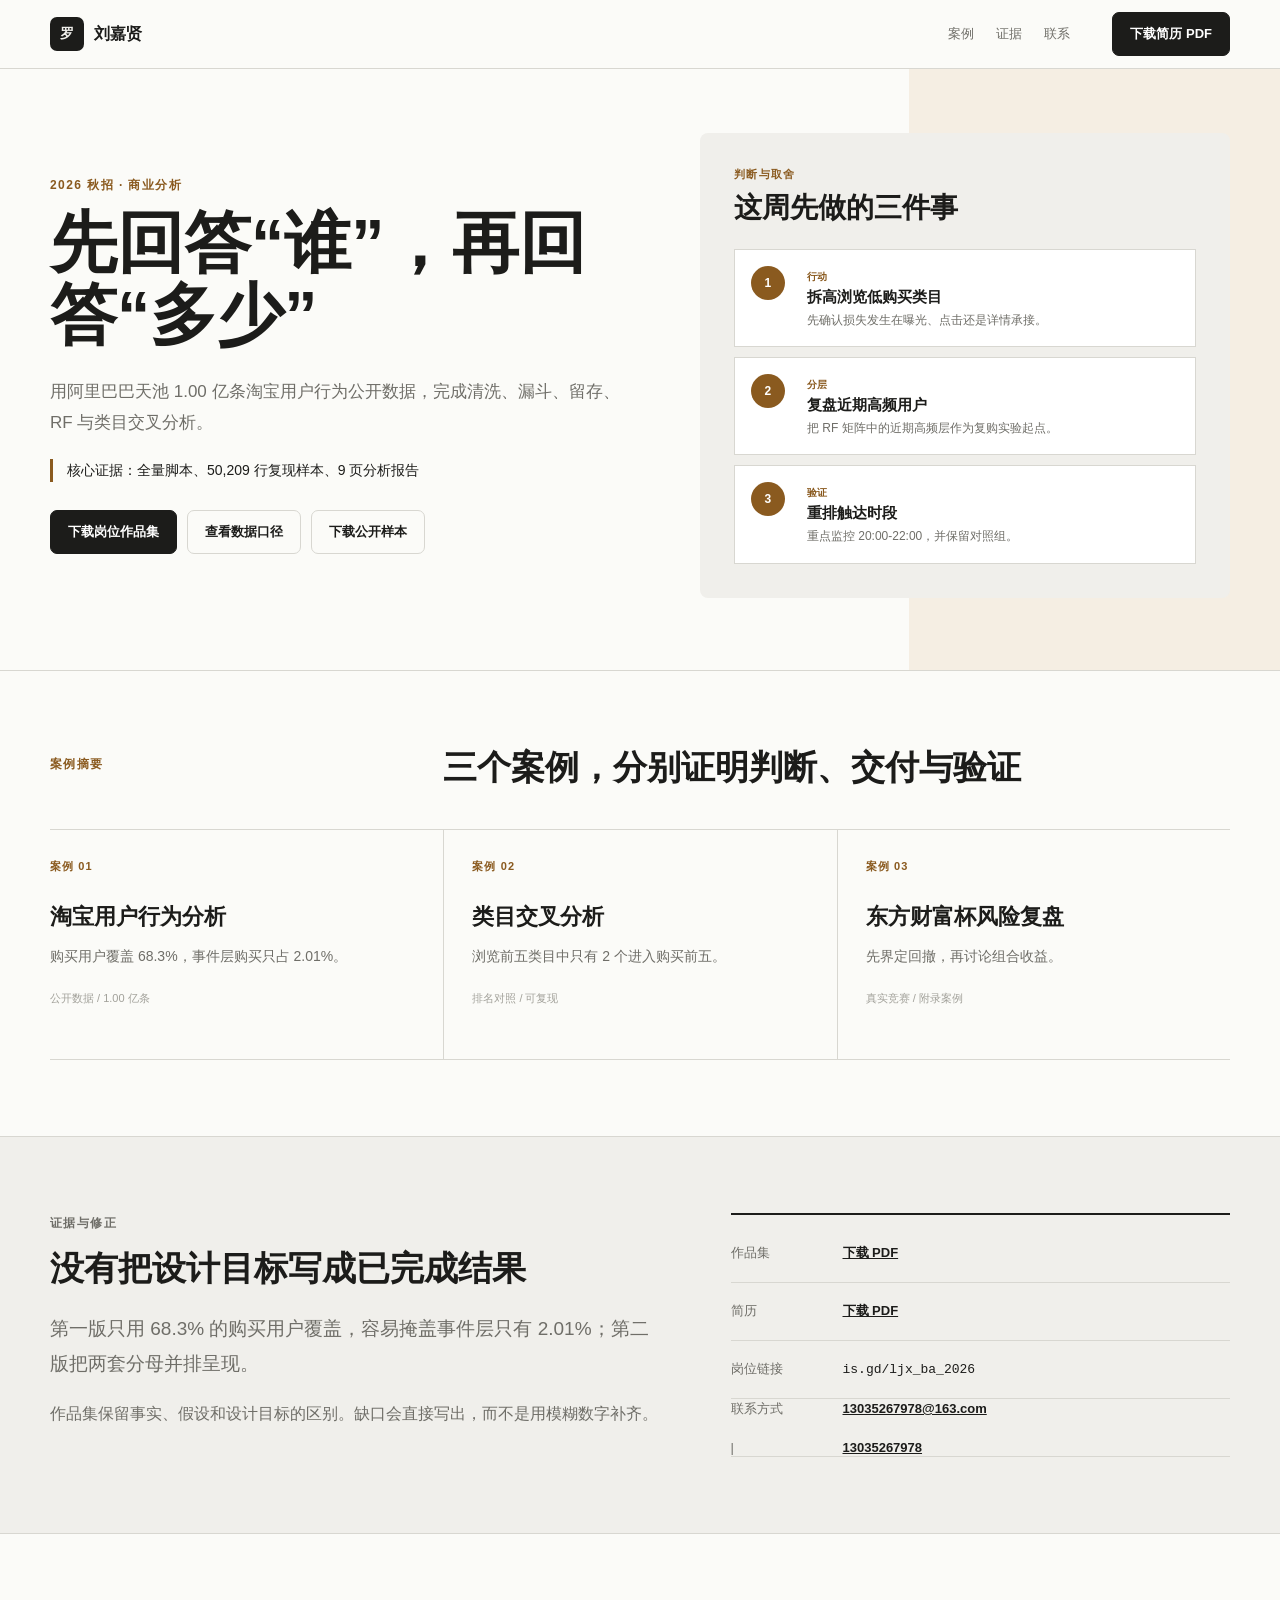
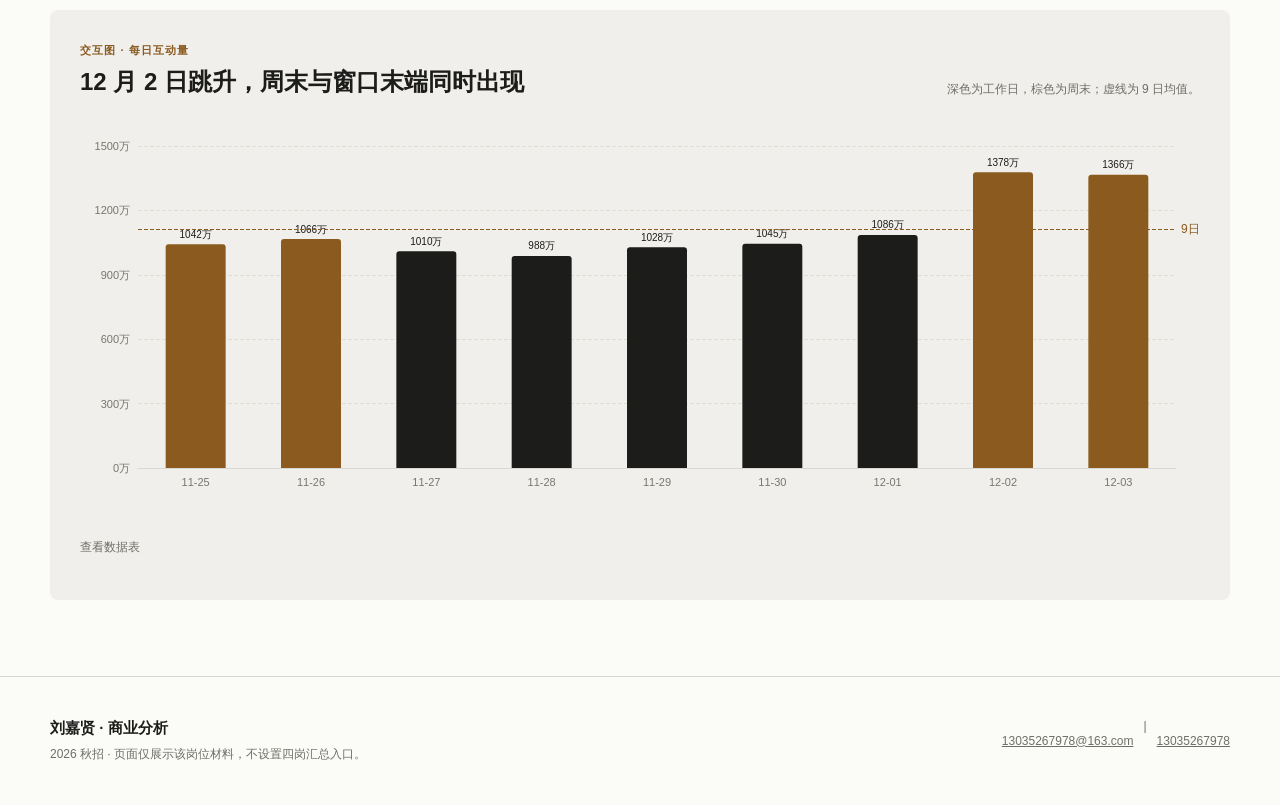
==== business-analysis/index.html @ 0abf419e "Use final portfolios and stable short links" ====
<!doctype html>
<html lang="zh-CN">
<head>
  <meta charset="utf-8">
  <meta name="viewport" content="width=device-width, initial-scale=1">
  <meta name="robots" content="noindex,nofollow">
  <meta name="description" content="核心证据：全量脚本、50,209 行复现样本、9 页分析报告">
  <meta property="og:type" content="website">
  <meta property="og:title" content="刘嘉贤 | 商业分析作品集">
  <meta property="og:description" content="核心证据：全量脚本、50,209 行复现样本、9 页分析报告">
  <meta property="og:image" content="/assets/og-business-analysis.png">
  <link rel="icon" href="/assets/favicon.svg">
  <link rel="stylesheet" href="/assets/site.css">
  <title>刘嘉贤 | 商业分析作品集</title>
</head>
<body class="role-ba">
  <header class="identity">
    <div class="identity-inner">
      <a class="brand" href="#" aria-label="返回页首"><span class="mark">罗</span><span>刘嘉贤</span></a>
      <nav aria-label="页面导航"><a href="#cases">案例</a><a href="#evidence">证据</a><a href="#contact">联系</a></nav>
      <div class="identity-actions"><a class="button primary" href="/downloads/liujiaxian-business-analysis-resume.pdf">下载简历 PDF</a></div>
    </div>
  </header>
  <main>
    <section class="hero">
      <div class="hero-inner">
        <div class="hero-copy">
          <p class="eyebrow">2026 秋招 · 商业分析</p>
          <h1>先回答“谁”，再回答“多少”</h1>
          <p class="hero-intro">用阿里巴巴天池 1.00 亿条淘宝用户行为公开数据，完成清洗、漏斗、留存、RF 与类目交叉分析。</p>
          <p class="evidence-line">核心证据：全量脚本、50,209 行复现样本、9 页分析报告</p>
          <div class="hero-actions">
            <a class="button primary" href="/downloads/liujiaxian-business-analysis-portfolio.pdf">下载岗位作品集</a>
            <a class="button secondary" href="data/README_数据口径与来源.md">查看数据口径</a><a class="button secondary" href="data/taobao_public_sample_50k.csv">下载公开样本</a>
          </div>
        </div>
        <div class="hero-visual">
          <div class="visual-kicker">判断与取舍</div>
          <h2>这周先做的三件事</h2>
          <div class="action-list"><article class="action-card"><span>1</span><div><small>行动</small><h3>拆高浏览低购买类目</h3><p>先确认损失发生在曝光、点击还是详情承接。</p></div></article><article class="action-card"><span>2</span><div><small>分层</small><h3>复盘近期高频用户</h3><p>把 RF 矩阵中的近期高频层作为复购实验起点。</p></div></article><article class="action-card"><span>3</span><div><small>验证</small><h3>重排触达时段</h3><p>重点监控 20:00-22:00，并保留对照组。</p></div></article></div>
        </div>
      </div>
    </section>

    <section class="section" id="cases">
      <div class="section-inner">
        <div class="section-heading"><p class="eyebrow">案例摘要</p><h2>三个案例，分别证明判断、交付与验证</h2></div>
        <div class="case-grid"><article class="case-card"><small>案例 01</small><h3>淘宝用户行为分析</h3><p>购买用户覆盖 68.3%，事件层购买只占 2.01%。</p><span>公开数据 / 1.00 亿条</span></article><article class="case-card"><small>案例 02</small><h3>类目交叉分析</h3><p>浏览前五类目中只有 2 个进入购买前五。</p><span>排名对照 / 可复现</span></article><article class="case-card"><small>案例 03</small><h3>东方财富杯风险复盘</h3><p>先界定回撤，再讨论组合收益。</p><span>真实竞赛 / 附录案例</span></article></div>
      </div>
    </section>

    <section class="section tinted" id="evidence">
      <div class="section-inner split">
        <div>
          <p class="eyebrow">证据与修正</p>
          <h2>没有把设计目标写成已完成结果</h2>
          <p class="large-copy">第一版只用 68.3% 的购买用户覆盖，容易掩盖事件层只有 2.01%；第二版把两套分母并排呈现。</p>
          <p>作品集保留事实、假设和设计目标的区别。缺口会直接写出，而不是用模糊数字补齐。</p>
        </div>
        <div class="evidence-panel">
          <div><span>作品集</span><a href="/downloads/liujiaxian-business-analysis-portfolio.pdf">下载 PDF</a></div>
          <div><span>简历</span><a href="/downloads/liujiaxian-business-analysis-resume.pdf">下载 PDF</a></div>
          <div><span>岗位链接</span><code>is.gd/ljx_ba_2026</code></div>
          <div><span>联系方式</span><a href="mailto:13035267978@163.com">13035267978@163.com</a><span>|</span><a href="tel:13035267978">13035267978</a></div>
        </div>
      </div>
    </section>

    <section class="section chart-section">
  <div class="section-inner">
    
<div class="chart-card">
  <div class="chart-heading">
    <div><small>交互图 · 每日互动量</small><h3>12 月 2 日跳升，周末与窗口末端同时出现</h3></div>
    <p>深色为工作日，棕色为周末；虚线为 9 日均值。</p>
  </div>
  <div id="daily-chart" class="chart-canvas" role="img" aria-label="每日互动量柱状图"></div>
  <details><summary>查看数据表</summary><table><thead><tr><th>日期</th><th>互动量</th><th>活跃用户</th><th>购买率</th></tr></thead><tbody><tr><td>2017-11-25</td><td>10,420,015</td><td>706,641</td><td>18.77%</td></tr><tr><td>2017-11-26</td><td>10,664,602</td><td>715,516</td><td>19.01%</td></tr><tr><td>2017-11-27</td><td>10,101,147</td><td>710,094</td><td>20.69%</td></tr><tr><td>2017-11-28</td><td>9,878,190</td><td>709,257</td><td>19.72%</td></tr><tr><td>2017-11-29</td><td>10,284,073</td><td>718,922</td><td>20.34%</td></tr><tr><td>2017-11-30</td><td>10,447,740</td><td>730,597</td><td>20.00%</td></tr><tr><td>2017-12-01</td><td>10,859,436</td><td>740,139</td><td>18.91%</td></tr><tr><td>2017-12-02</td><td>13,777,869</td><td>970,401</td><td>17.98%</td></tr><tr><td>2017-12-03</td><td>13,662,159</td><td>966,977</td><td>17.91%</td></tr></tbody></table></details>
</div>
<script src="/assets/echarts.min.js"></script>
<script>
const dailyLabels = ["11-25", "11-26", "11-27", "11-28", "11-29", "11-30", "12-01", "12-02", "12-03"];
const dailyValues = [10420015, 10664602, 10101147, 9878190, 10284073, 10447740, 10859436, 13777869, 13662159];
const weekendDays = [true, true, false, false, false, false, false, true, true];
const chart = echarts.init(document.getElementById('daily-chart'), null, {renderer: 'svg'});
chart.setOption({
  animationDuration: 700,
  animationEasing: 'quarticOut',
  aria: {enabled: true},
  grid: {left: 58, right: 24, top: 26, bottom: 42},
  tooltip: {trigger: 'axis', backgroundColor: '#1c1c1a', borderWidth: 0,
    textStyle: {color: '#f0efeb', fontSize: 12},
    formatter: p => `${p[0].axisValue}<br/><b>${Number(p[0].value).toLocaleString()}</b> 次互动`},
  xAxis: {type: 'category', data: dailyLabels, axisTick: {show: false},
    axisLine: {lineStyle: {color: '#d8d7d1'}},
    axisLabel: {color: '#77766f', fontSize: 11}},
  yAxis: {type: 'value', splitLine: {lineStyle: {color: '#deddd6', type: 'dashed'}},
    axisLabel: {color: '#77766f', fontSize: 11,
      formatter: value => `${Math.round(value / 10000)}万`}},
  series: [{
    type: 'bar',
    barWidth: '52%',
    data: dailyValues.map((value, index) => ({
      value,
      itemStyle: {color: weekendDays[index] ? '#8a5a1f' : '#1c1c1a', borderRadius: [3, 3, 0, 0]}
    })),
    label: {show: true, position: 'top', color: '#1c1c1a', fontSize: 10,
      formatter: p => `${Math.round(p.value / 10000)}万`},
    markLine: {silent: true, symbol: 'none',
      lineStyle: {color: '#8a5a1f', type: 'dashed', width: 1},
      label: {show: true, color: '#8a5a1f',
        formatter: p => `9日均值 ${Math.round(p.value / 10000)}万`},
      data: [{yAxis: 11121692.3}]}
  }]
});
addEventListener('resize', () => chart.resize());
</script>

  </div>
</section>
  </main>
  <footer id="contact">
    <div class="footer-inner">
      <div><strong>刘嘉贤 · 商业分析</strong><p>2026 秋招 · 页面仅展示该岗位材料，不设置四岗汇总入口。</p></div>
      <div class="footer-contact"><a href="mailto:13035267978@163.com">13035267978@163.com</a><span>|</span><a href="tel:13035267978">13035267978</a></div>
    </div>
  </footer>
</body>
</html>
---- assets/site.css ----
:root {
  --ink: #1c1c1a;
  --paper: #f0efeb;
  --surface: #fbfbf8;
  --muted: #6f6e68;
  --faint: #a2a19a;
  --line: #d8d7d1;
  --accent: #245e75;
  --accent-soft: #e6eef1;
}
* { box-sizing: border-box; }
html { scroll-behavior: smooth; }
body {
  margin: 0;
  color: var(--ink);
  background: var(--surface);
  font-family: "Noto Sans SC", "Microsoft YaHei", "PingFang SC", Arial, sans-serif;
  -webkit-font-smoothing: antialiased;
}
.role-product { --accent: #1f5f99; --accent-soft: #e8f0f7; }
.role-ops { --accent: #1f745c; --accent-soft: #e7f1ed; }
.role-ba { --accent: #8a5a1f; --accent-soft: #f5eee3; }
.role-sales { --accent: #8b3f45; --accent-soft: #f5e9eb; }
a { color: inherit; }
.identity {
  position: sticky;
  top: 0;
  z-index: 20;
  background: rgba(251,251,248,.94);
  border-bottom: 1px solid var(--line);
  backdrop-filter: blur(10px);
}
.identity-inner, .hero-inner, .section-inner, .footer-inner {
  width: min(1180px, calc(100% - 48px));
  margin: 0 auto;
}
.identity-inner {
  min-height: 68px;
  display: flex;
  align-items: center;
  gap: 34px;
}
.brand {
  display: inline-flex;
  align-items: center;
  gap: 10px;
  font-weight: 750;
  text-decoration: none;
}
.mark {
  width: 34px;
  height: 34px;
  display: grid;
  place-items: center;
  color: #f0efeb;
  background: var(--ink);
  border-radius: 7px;
  font-size: 14px;
}
nav { display: flex; gap: 22px; margin-left: auto; }
nav a {
  min-height: 44px;
  display: inline-flex;
  align-items: center;
  font-size: 13px;
  color: var(--muted);
  text-decoration: none;
}
nav a:hover { color: var(--ink); }
.identity-actions { margin-left: 8px; }
.button {
  min-height: 44px;
  padding: 0 17px;
  display: inline-flex;
  align-items: center;
  justify-content: center;
  border-radius: 7px;
  border: 1px solid var(--ink);
  font-size: 13px;
  font-weight: 700;
  text-decoration: none;
}
.button.primary { color: #fff; background: var(--ink); }
.button.secondary { background: transparent; border-color: var(--line); }
.hero {
  border-bottom: 1px solid var(--line);
  background:
    linear-gradient(90deg, transparent 0 71%, var(--accent-soft) 71% 100%);
}
.hero-inner {
  min-height: 590px;
  display: grid;
  grid-template-columns: 1.05fr .95fr;
  gap: 64px;
  align-items: center;
  padding: 64px 0 72px;
}
.eyebrow {
  margin: 0 0 14px;
  color: var(--accent);
  font-size: 12px;
  font-weight: 800;
  letter-spacing: .12em;
  text-transform: uppercase;
}
.hero h1 {
  margin: 0;
  max-width: 700px;
  font-size: clamp(42px, 5.2vw, 68px);
  line-height: 1.08;
  letter-spacing: 0;
  font-weight: 800;
}
.hero-intro {
  max-width: 650px;
  margin: 24px 0 0;
  color: var(--muted);
  font-size: 17px;
  line-height: 1.85;
}
.evidence-line {
  margin: 20px 0 0;
  padding-left: 14px;
  border-left: 3px solid var(--accent);
  color: var(--ink);
  font-size: 14px;
  line-height: 1.65;
}
.hero-actions { display: flex; gap: 10px; flex-wrap: wrap; margin-top: 28px; }
.hero-visual {
  align-self: stretch;
  display: flex;
  flex-direction: column;
  justify-content: center;
  background: var(--paper);
  border-radius: 8px;
  padding: 34px;
}
.visual-kicker {
  color: var(--accent);
  font-size: 11px;
  font-weight: 800;
  letter-spacing: .12em;
  text-transform: uppercase;
}
.hero-visual h2 {
  margin: 8px 0 24px;
  font-size: 28px;
  line-height: 1.25;
}
.decision-grid { display: grid; gap: 10px; }
.decision-card {
  position: relative;
  padding: 16px 16px 16px 54px;
  background: rgba(255,255,255,.72);
  border: 1px solid transparent;
  border-radius: 7px;
}
.decision-card.chosen { border-color: var(--accent); background: #fff; }
.decision-card > span {
  position: absolute;
  left: 16px;
  top: 18px;
  width: 24px;
  height: 24px;
  display: grid;
  place-items: center;
  border-radius: 50%;
  background: var(--ink);
  color: #fff;
  font-size: 11px;
  font-weight: 800;
}
.decision-card h3 { margin: 0 0 6px; font-size: 15px; }
.decision-card p { margin: 0; color: var(--muted); font-size: 12.5px; line-height: 1.65; }
.decision-card b {
  display: inline-block;
  margin-top: 9px;
  color: var(--accent);
  font-size: 11px;
  letter-spacing: .08em;
}

.section { padding: 76px 0; border-bottom: 1px solid var(--line); }
.section.tinted { background: var(--paper); }
.section-heading { display: grid; grid-template-columns: .6fr 1.4fr; gap: 56px; align-items: end; }
.section h2 { margin: 0; font-size: 34px; line-height: 1.18; }
.case-grid {
  display: grid;
  grid-template-columns: repeat(3, 1fr);
  gap: 0;
  margin-top: 42px;
  border-top: 1px solid var(--line);
}
.case-card {
  min-height: 230px;
  padding: 26px 28px 24px 0;
  border-bottom: 1px solid var(--line);
}
.case-card + .case-card { padding-left: 28px; border-left: 1px solid var(--line); }
.case-card small { color: var(--accent); font-size: 11px; font-weight: 800; letter-spacing: .1em; }
.case-card h3 { margin: 28px 0 12px; font-size: 22px; }
.case-card p { margin: 0; color: var(--muted); font-size: 14px; line-height: 1.8; }
.case-card span { display: block; margin-top: 22px; color: var(--faint); font-size: 11px; }
.split {
  display: grid;
  grid-template-columns: 1.1fr .9fr;
  gap: 70px;
  align-items: start;
}
.large-copy {
  margin-top: 24px;
  font-size: 19px;
  line-height: 1.8;
}
.split p { color: var(--muted); line-height: 1.8; }
.evidence-panel {
  border-top: 2px solid var(--ink);
  padding-top: 10px;
}
.evidence-panel > div {
  min-height: 58px;
  display: grid;
  grid-template-columns: 92px 1fr;
  gap: 20px;
  align-items: center;
  border-bottom: 1px solid var(--line);
  font-size: 13px;
}
.evidence-panel span { color: var(--muted); }
.evidence-panel a { color: var(--ink); font-weight: 700; }
.evidence-panel code { overflow-wrap: anywhere; }
.chart-card { background: var(--paper); padding: 30px; border-radius: 8px; }
.chart-heading {
  display: grid;
  grid-template-columns: 1fr .7fr;
  gap: 32px;
  align-items: end;
}
.chart-heading small { color: var(--accent); font-size: 11px; font-weight: 800; letter-spacing: .1em; }
.chart-heading h3 { margin: 8px 0 0; font-size: 24px; }
.chart-heading p { margin: 0; color: var(--muted); font-size: 12px; text-align: right; }
.chart-canvas { height: 390px; margin-top: 22px; }
details { margin-top: 16px; font-size: 12px; color: var(--muted); }
details summary { min-height: 44px; display: flex; align-items: center; cursor: pointer; }
table { width: 100%; border-collapse: collapse; background: #fff; }
th, td { padding: 10px 12px; border: 1px solid var(--line); text-align: left; }
footer { padding: 42px 0; }
.footer-inner { display: flex; justify-content: space-between; gap: 32px; align-items: end; }
.footer-inner strong { font-size: 15px; }
.footer-inner p { margin: 8px 0 0; color: var(--muted); font-size: 12px; }
.footer-contact { display: flex; gap: 10px; color: var(--muted); font-size: 12px; }
.footer-contact a { min-height: 44px; display: inline-flex; align-items: center; }

.metric-tree { background: #fff; border: 1px solid var(--line); padding: 22px; border-radius: 7px; }
.tree-root {
  width: 190px;
  margin: 0 auto 24px;
  padding: 12px;
  border: 1px solid var(--ink);
  text-align: center;
  font-size: 13px;
  font-weight: 800;
}
.tree-row { display: grid; grid-template-columns: repeat(2, 1fr); gap: 10px; }
.tree-branch { background: var(--paper); padding: 16px; }
.tree-line, .tree-lines { border-top: 1px solid var(--faint); width: 54%; margin: 0 auto 16px; }
.tree-branch small, .pipeline-step small { color: var(--accent); font-size: 10px; font-weight: 800; }
.tree-branch h3, .pipeline-step h3 { margin: 6px 0; font-size: 15px; }
.tree-branch p, .tree-branch span, .pipeline-step p, .pipeline-step span {
  margin: 0;
  color: var(--muted);
  font-size: 11.5px;
  line-height: 1.55;
}
.tree-branch span, .pipeline-step span { display: block; margin-top: 8px; }
.pipeline-track { display: grid; gap: 8px; }
.pipeline-step {
  position: relative;
  padding: 15px 44px 15px 18px;
  background: #fff;
  border-left: 4px solid var(--accent);
}
.pipeline-step::after {
  content: "↓";
  position: absolute;
  right: 16px;
  top: 50%;
  transform: translateY(-50%);
  color: var(--faint);
}
.pipeline-step:last-child::after { content: ""; }
.action-list { display: grid; gap: 10px; }
.action-card {
  display: grid;
  grid-template-columns: 42px 1fr;
  gap: 14px;
  padding: 16px;
  background: #fff;
  border: 1px solid var(--line);
}
.action-card > span {
  width: 34px;
  height: 34px;
  display: grid;
  place-items: center;
  background: var(--accent);
  color: #fff;
  border-radius: 50%;
  font-size: 12px;
  font-weight: 800;
}
.action-card small { color: var(--accent); font-size: 10px; font-weight: 800; }
.action-card h3 { margin: 4px 0; font-size: 15px; }
.action-card p { margin: 0; color: var(--muted); font-size: 12px; line-height: 1.6; }
.root-gate { min-height: 100vh; display: grid; place-items: center; background: var(--paper); }
.root-gate main { font-size: 18px; }

@media (max-width: 900px) {
  .identity-inner { width: min(100% - 28px, 760px); gap: 12px; }
  nav { display: none; }
  .identity-actions { margin-left: auto; }
  .hero { background: var(--surface); }
  .hero-inner, .section-inner, .footer-inner { width: min(100% - 28px, 760px); }
  .hero-inner { grid-template-columns: 1fr; min-height: 0; gap: 34px; padding: 42px 0 54px; }
  .hero h1 { font-size: clamp(38px, 10vw, 56px); }
  .section { padding: 54px 0; }
  .section-heading, .split, .chart-heading { grid-template-columns: 1fr; gap: 22px; }
  .chart-heading p { text-align: left; }
  .case-grid { grid-template-columns: 1fr; }
  .case-card, .case-card + .case-card { min-height: 0; padding: 24px 0; border-left: 0; }
  .chart-card { padding: 20px; }
  .chart-canvas { height: 330px; }
  .footer-inner { align-items: start; flex-direction: column; }
}
@media (max-width: 560px) {
  .identity-actions .button { padding-inline: 12px; font-size: 12px; }
  .hero-visual { padding: 22px; }
  .hero-visual h2 { font-size: 24px; }
  .decision-card { padding-left: 50px; }
  .tree-row, .decision-grid { grid-template-columns: 1fr; }
  .evidence-panel > div { grid-template-columns: 1fr; gap: 5px; padding: 12px 0; }
  .footer-contact { flex-wrap: wrap; }
  .chart-canvas { height: 300px; }
}
@media (prefers-reduced-motion: reduce) {
  html { scroll-behavior: auto; }
  * { animation: none !important; transition: none !important; }
}
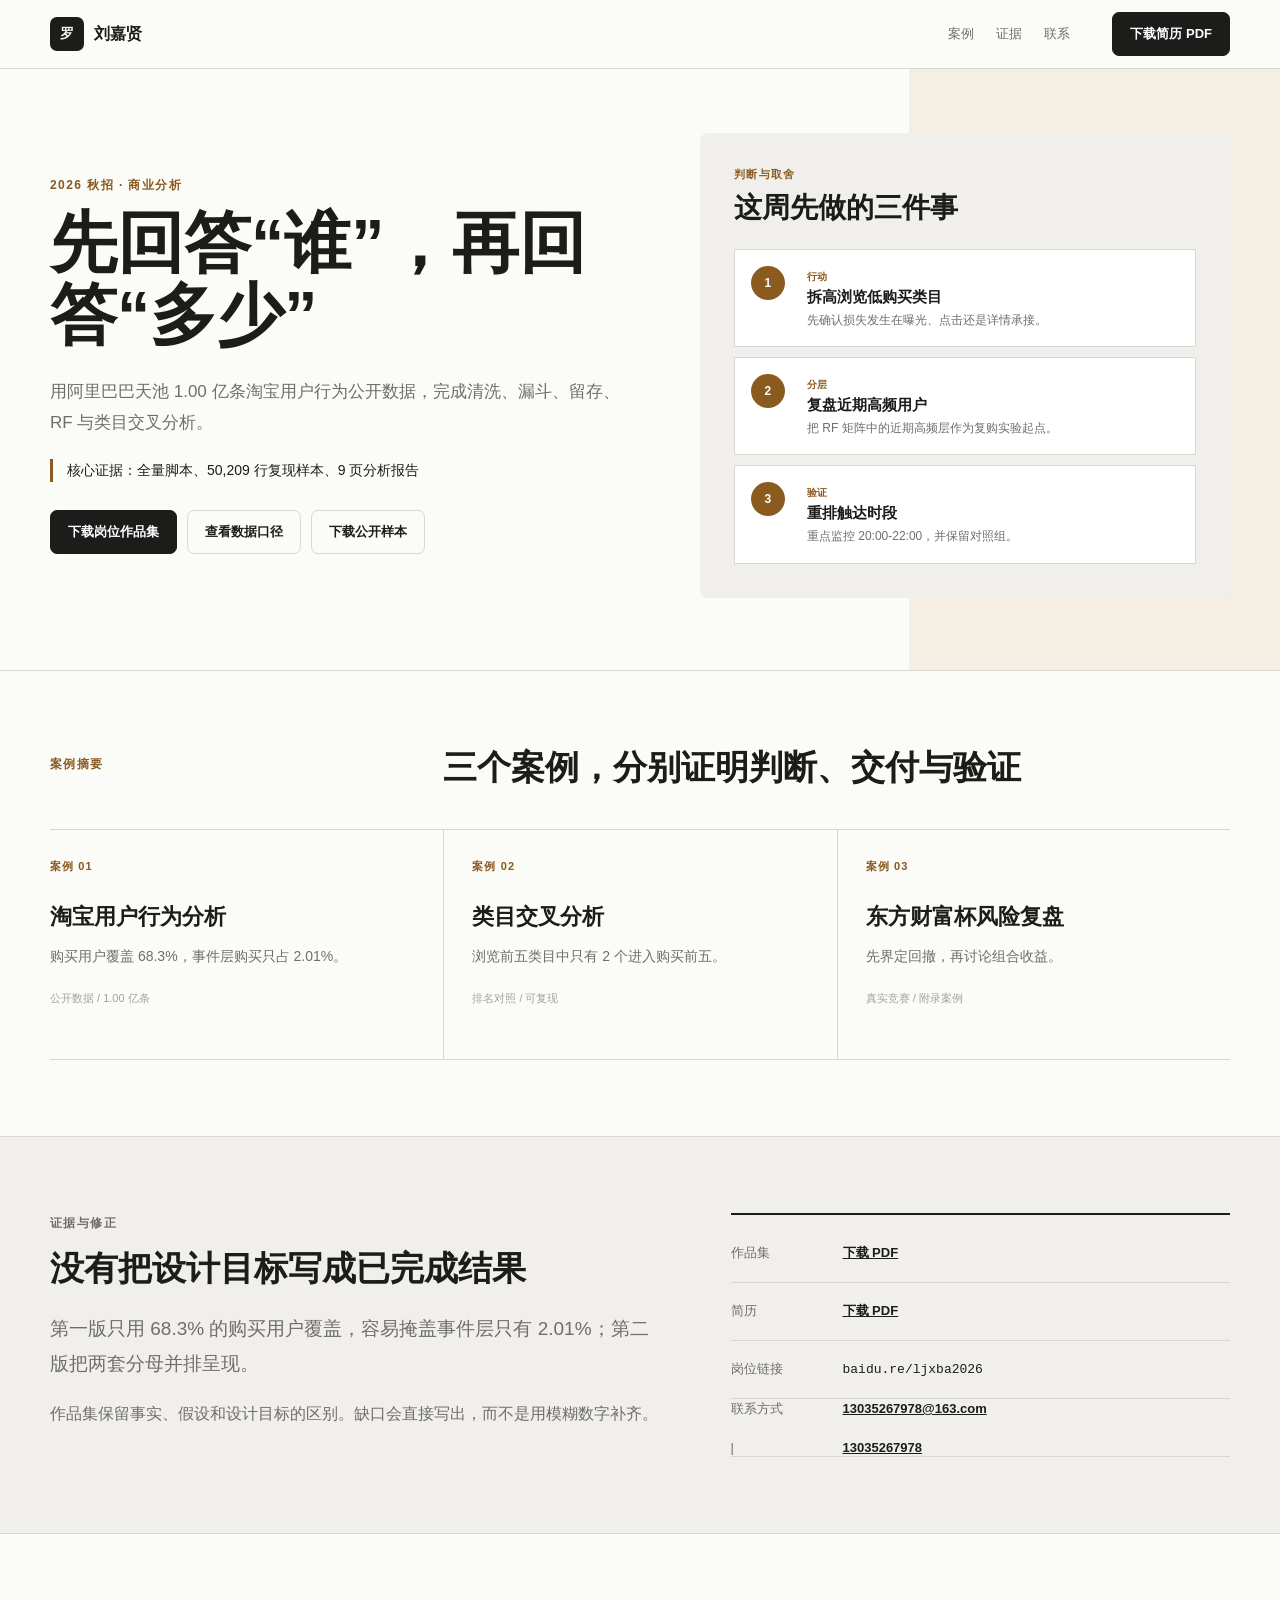
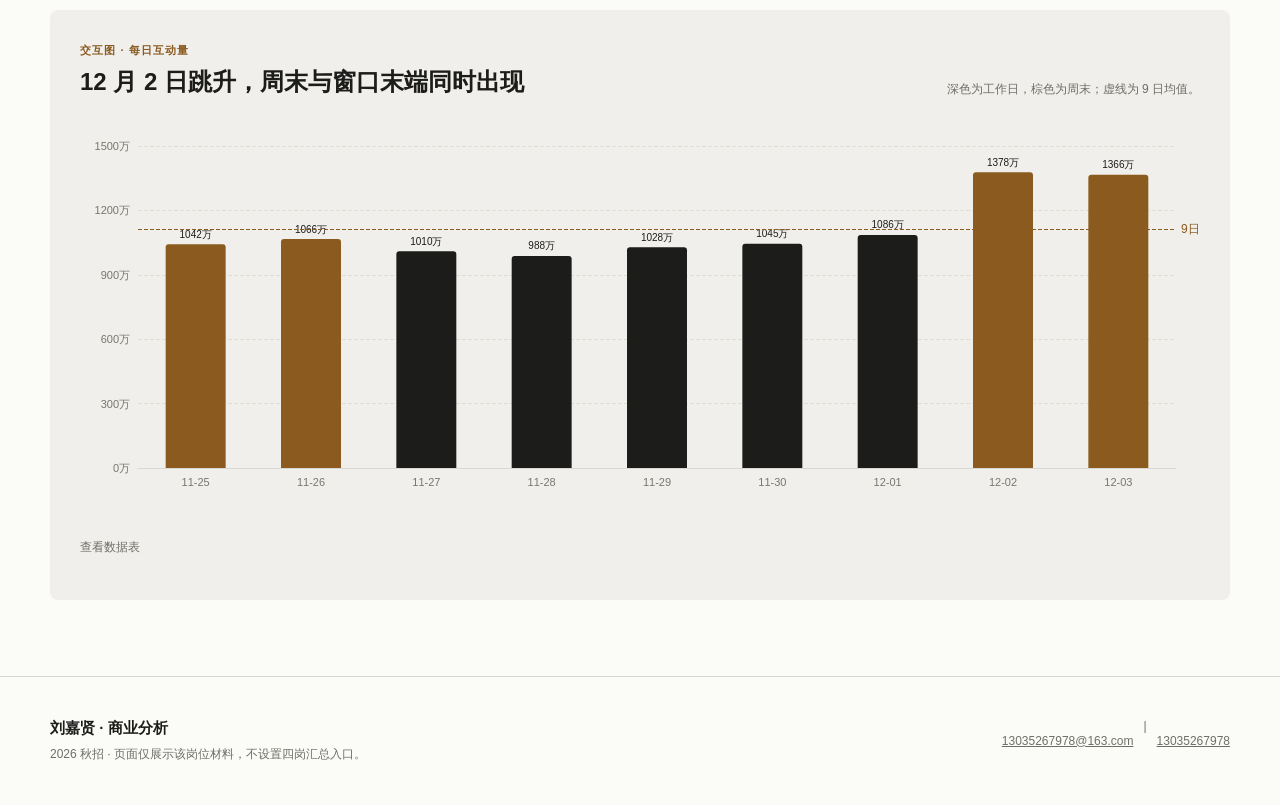
==== commit b8682427: "Use accessible portfolio links and add solution case" ====
--- a/business-analysis/index.html
+++ b/business-analysis/index.html
@@ -8,9 +8,9 @@
   <meta property="og:type" content="website">
   <meta property="og:title" content="刘嘉贤 | 商业分析作品集">
   <meta property="og:description" content="核心证据：全量脚本、50,209 行复现样本、9 页分析报告">
-  <meta property="og:image" content="/assets/og-business-analysis.png">
-  <link rel="icon" href="/assets/favicon.svg">
-  <link rel="stylesheet" href="/assets/site.css">
+  <meta property="og:image" content="https://kdkti.github.io/liujiaxian-portfolio-2026/assets/og-business-analysis.png">
+  <link rel="icon" href="../assets/favicon.svg">
+  <link rel="stylesheet" href="../assets/site.css">
   <title>刘嘉贤 | 商业分析作品集</title>
 </head>
 <body class="role-ba">
@@ -18,7 +18,7 @@
     <div class="identity-inner">
       <a class="brand" href="#" aria-label="返回页首"><span class="mark">罗</span><span>刘嘉贤</span></a>
       <nav aria-label="页面导航"><a href="#cases">案例</a><a href="#evidence">证据</a><a href="#contact">联系</a></nav>
-      <div class="identity-actions"><a class="button primary" href="/downloads/liujiaxian-business-analysis-resume.pdf">下载简历 PDF</a></div>
+      <div class="identity-actions"><a class="button primary" href="../downloads/liujiaxian-business-analysis-resume.pdf">下载简历 PDF</a></div>
     </div>
   </header>
   <main>
@@ -30,7 +30,7 @@
           <p class="hero-intro">用阿里巴巴天池 1.00 亿条淘宝用户行为公开数据，完成清洗、漏斗、留存、RF 与类目交叉分析。</p>
           <p class="evidence-line">核心证据：全量脚本、50,209 行复现样本、9 页分析报告</p>
           <div class="hero-actions">
-            <a class="button primary" href="/downloads/liujiaxian-business-analysis-portfolio.pdf">下载岗位作品集</a>
+            <a class="button primary" href="../downloads/liujiaxian-business-analysis-portfolio.pdf">下载岗位作品集</a>
             <a class="button secondary" href="data/README_数据口径与来源.md">查看数据口径</a><a class="button secondary" href="data/taobao_public_sample_50k.csv">下载公开样本</a>
           </div>
         </div>
@@ -58,9 +58,9 @@
           <p>作品集保留事实、假设和设计目标的区别。缺口会直接写出，而不是用模糊数字补齐。</p>
         </div>
         <div class="evidence-panel">
-          <div><span>作品集</span><a href="/downloads/liujiaxian-business-analysis-portfolio.pdf">下载 PDF</a></div>
-          <div><span>简历</span><a href="/downloads/liujiaxian-business-analysis-resume.pdf">下载 PDF</a></div>
-          <div><span>岗位链接</span><code>is.gd/ljx_ba_2026</code></div>
+          <div><span>作品集</span><a href="../downloads/liujiaxian-business-analysis-portfolio.pdf">下载 PDF</a></div>
+          <div><span>简历</span><a href="../downloads/liujiaxian-business-analysis-resume.pdf">下载 PDF</a></div>
+          <div><span>岗位链接</span><code>baidu.re/ljxba2026</code></div>
           <div><span>联系方式</span><a href="mailto:13035267978@163.com">13035267978@163.com</a><span>|</span><a href="tel:13035267978">13035267978</a></div>
         </div>
       </div>
@@ -77,7 +77,7 @@
   <div id="daily-chart" class="chart-canvas" role="img" aria-label="每日互动量柱状图"></div>
   <details><summary>查看数据表</summary><table><thead><tr><th>日期</th><th>互动量</th><th>活跃用户</th><th>购买率</th></tr></thead><tbody><tr><td>2017-11-25</td><td>10,420,015</td><td>706,641</td><td>18.77%</td></tr><tr><td>2017-11-26</td><td>10,664,602</td><td>715,516</td><td>19.01%</td></tr><tr><td>2017-11-27</td><td>10,101,147</td><td>710,094</td><td>20.69%</td></tr><tr><td>2017-11-28</td><td>9,878,190</td><td>709,257</td><td>19.72%</td></tr><tr><td>2017-11-29</td><td>10,284,073</td><td>718,922</td><td>20.34%</td></tr><tr><td>2017-11-30</td><td>10,447,740</td><td>730,597</td><td>20.00%</td></tr><tr><td>2017-12-01</td><td>10,859,436</td><td>740,139</td><td>18.91%</td></tr><tr><td>2017-12-02</td><td>13,777,869</td><td>970,401</td><td>17.98%</td></tr><tr><td>2017-12-03</td><td>13,662,159</td><td>966,977</td><td>17.91%</td></tr></tbody></table></details>
 </div>
-<script src="/assets/echarts.min.js"></script>
+<script src="../assets/echarts.min.js"></script>
 <script>
 const dailyLabels = ["11-25", "11-26", "11-27", "11-28", "11-29", "11-30", "12-01", "12-02", "12-03"];
 const dailyValues = [10420015, 10664602, 10101147, 9878190, 10284073, 10447740, 10859436, 13777869, 13662159];
@@ -127,4 +127,3 @@
   </footer>
 </body>
 </html>
-
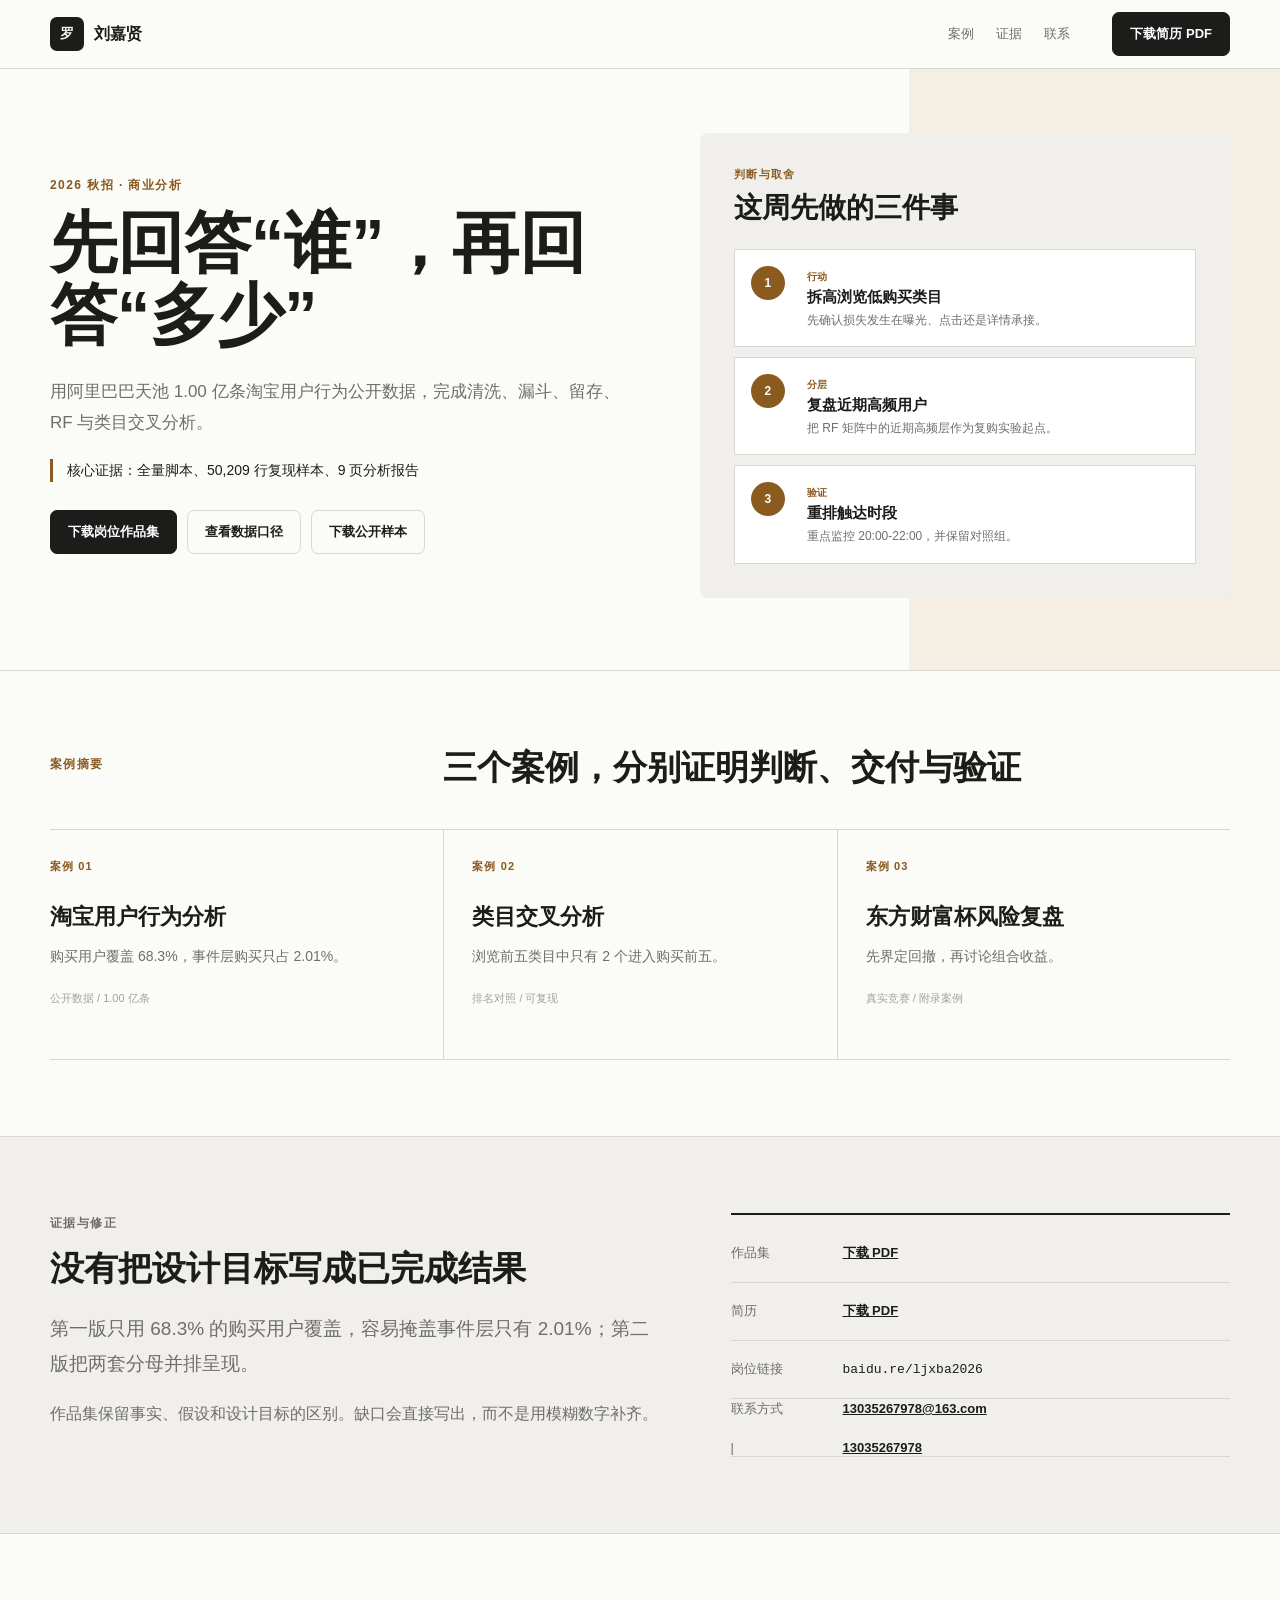
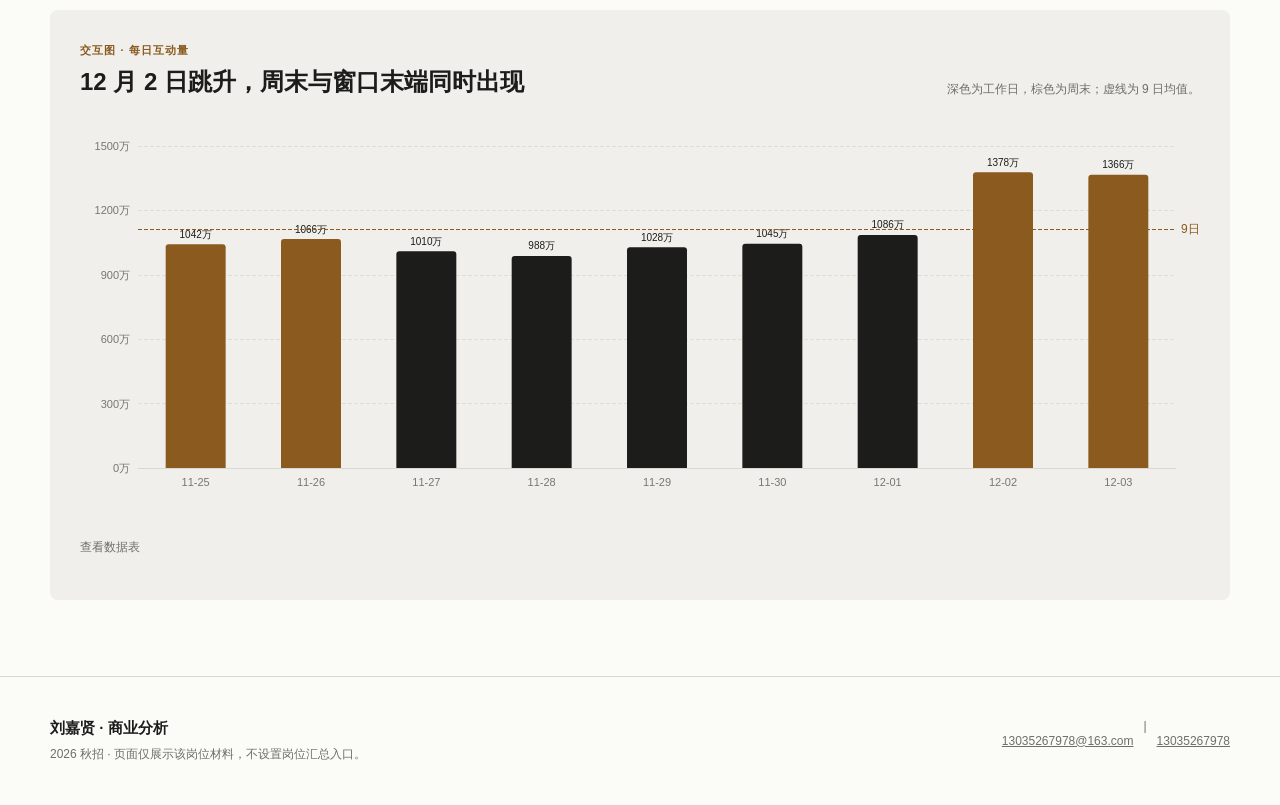
==== commit 358b7f1e: "Update accessible role links and page copy" ====
--- a/business-analysis/index.html
+++ b/business-analysis/index.html
@@ -1,129 +1,129 @@
-<!doctype html>
-<html lang="zh-CN">
-<head>
-  <meta charset="utf-8">
-  <meta name="viewport" content="width=device-width, initial-scale=1">
-  <meta name="robots" content="noindex,nofollow">
-  <meta name="description" content="核心证据：全量脚本、50,209 行复现样本、9 页分析报告">
-  <meta property="og:type" content="website">
-  <meta property="og:title" content="刘嘉贤 | 商业分析作品集">
-  <meta property="og:description" content="核心证据：全量脚本、50,209 行复现样本、9 页分析报告">
-  <meta property="og:image" content="https://kdkti.github.io/liujiaxian-portfolio-2026/assets/og-business-analysis.png">
-  <link rel="icon" href="../assets/favicon.svg">
-  <link rel="stylesheet" href="../assets/site.css">
-  <title>刘嘉贤 | 商业分析作品集</title>
-</head>
-<body class="role-ba">
-  <header class="identity">
-    <div class="identity-inner">
-      <a class="brand" href="#" aria-label="返回页首"><span class="mark">罗</span><span>刘嘉贤</span></a>
-      <nav aria-label="页面导航"><a href="#cases">案例</a><a href="#evidence">证据</a><a href="#contact">联系</a></nav>
-      <div class="identity-actions"><a class="button primary" href="../downloads/liujiaxian-business-analysis-resume.pdf">下载简历 PDF</a></div>
-    </div>
-  </header>
-  <main>
-    <section class="hero">
-      <div class="hero-inner">
-        <div class="hero-copy">
-          <p class="eyebrow">2026 秋招 · 商业分析</p>
-          <h1>先回答“谁”，再回答“多少”</h1>
-          <p class="hero-intro">用阿里巴巴天池 1.00 亿条淘宝用户行为公开数据，完成清洗、漏斗、留存、RF 与类目交叉分析。</p>
-          <p class="evidence-line">核心证据：全量脚本、50,209 行复现样本、9 页分析报告</p>
-          <div class="hero-actions">
-            <a class="button primary" href="../downloads/liujiaxian-business-analysis-portfolio.pdf">下载岗位作品集</a>
-            <a class="button secondary" href="data/README_数据口径与来源.md">查看数据口径</a><a class="button secondary" href="data/taobao_public_sample_50k.csv">下载公开样本</a>
-          </div>
-        </div>
-        <div class="hero-visual">
-          <div class="visual-kicker">判断与取舍</div>
-          <h2>这周先做的三件事</h2>
-          <div class="action-list"><article class="action-card"><span>1</span><div><small>行动</small><h3>拆高浏览低购买类目</h3><p>先确认损失发生在曝光、点击还是详情承接。</p></div></article><article class="action-card"><span>2</span><div><small>分层</small><h3>复盘近期高频用户</h3><p>把 RF 矩阵中的近期高频层作为复购实验起点。</p></div></article><article class="action-card"><span>3</span><div><small>验证</small><h3>重排触达时段</h3><p>重点监控 20:00-22:00，并保留对照组。</p></div></article></div>
-        </div>
-      </div>
-    </section>
-
-    <section class="section" id="cases">
-      <div class="section-inner">
-        <div class="section-heading"><p class="eyebrow">案例摘要</p><h2>三个案例，分别证明判断、交付与验证</h2></div>
-        <div class="case-grid"><article class="case-card"><small>案例 01</small><h3>淘宝用户行为分析</h3><p>购买用户覆盖 68.3%，事件层购买只占 2.01%。</p><span>公开数据 / 1.00 亿条</span></article><article class="case-card"><small>案例 02</small><h3>类目交叉分析</h3><p>浏览前五类目中只有 2 个进入购买前五。</p><span>排名对照 / 可复现</span></article><article class="case-card"><small>案例 03</small><h3>东方财富杯风险复盘</h3><p>先界定回撤，再讨论组合收益。</p><span>真实竞赛 / 附录案例</span></article></div>
-      </div>
-    </section>
-
-    <section class="section tinted" id="evidence">
-      <div class="section-inner split">
-        <div>
-          <p class="eyebrow">证据与修正</p>
-          <h2>没有把设计目标写成已完成结果</h2>
-          <p class="large-copy">第一版只用 68.3% 的购买用户覆盖，容易掩盖事件层只有 2.01%；第二版把两套分母并排呈现。</p>
-          <p>作品集保留事实、假设和设计目标的区别。缺口会直接写出，而不是用模糊数字补齐。</p>
-        </div>
-        <div class="evidence-panel">
-          <div><span>作品集</span><a href="../downloads/liujiaxian-business-analysis-portfolio.pdf">下载 PDF</a></div>
-          <div><span>简历</span><a href="../downloads/liujiaxian-business-analysis-resume.pdf">下载 PDF</a></div>
-          <div><span>岗位链接</span><code>baidu.re/ljxba2026</code></div>
-          <div><span>联系方式</span><a href="mailto:13035267978@163.com">13035267978@163.com</a><span>|</span><a href="tel:13035267978">13035267978</a></div>
-        </div>
-      </div>
-    </section>
-
-    <section class="section chart-section">
-  <div class="section-inner">
-    
-<div class="chart-card">
-  <div class="chart-heading">
-    <div><small>交互图 · 每日互动量</small><h3>12 月 2 日跳升，周末与窗口末端同时出现</h3></div>
-    <p>深色为工作日，棕色为周末；虚线为 9 日均值。</p>
-  </div>
-  <div id="daily-chart" class="chart-canvas" role="img" aria-label="每日互动量柱状图"></div>
-  <details><summary>查看数据表</summary><table><thead><tr><th>日期</th><th>互动量</th><th>活跃用户</th><th>购买率</th></tr></thead><tbody><tr><td>2017-11-25</td><td>10,420,015</td><td>706,641</td><td>18.77%</td></tr><tr><td>2017-11-26</td><td>10,664,602</td><td>715,516</td><td>19.01%</td></tr><tr><td>2017-11-27</td><td>10,101,147</td><td>710,094</td><td>20.69%</td></tr><tr><td>2017-11-28</td><td>9,878,190</td><td>709,257</td><td>19.72%</td></tr><tr><td>2017-11-29</td><td>10,284,073</td><td>718,922</td><td>20.34%</td></tr><tr><td>2017-11-30</td><td>10,447,740</td><td>730,597</td><td>20.00%</td></tr><tr><td>2017-12-01</td><td>10,859,436</td><td>740,139</td><td>18.91%</td></tr><tr><td>2017-12-02</td><td>13,777,869</td><td>970,401</td><td>17.98%</td></tr><tr><td>2017-12-03</td><td>13,662,159</td><td>966,977</td><td>17.91%</td></tr></tbody></table></details>
-</div>
-<script src="../assets/echarts.min.js"></script>
-<script>
-const dailyLabels = ["11-25", "11-26", "11-27", "11-28", "11-29", "11-30", "12-01", "12-02", "12-03"];
-const dailyValues = [10420015, 10664602, 10101147, 9878190, 10284073, 10447740, 10859436, 13777869, 13662159];
-const weekendDays = [true, true, false, false, false, false, false, true, true];
-const chart = echarts.init(document.getElementById('daily-chart'), null, {renderer: 'svg'});
-chart.setOption({
-  animationDuration: 700,
-  animationEasing: 'quarticOut',
-  aria: {enabled: true},
-  grid: {left: 58, right: 24, top: 26, bottom: 42},
-  tooltip: {trigger: 'axis', backgroundColor: '#1c1c1a', borderWidth: 0,
-    textStyle: {color: '#f0efeb', fontSize: 12},
-    formatter: p => `${p[0].axisValue}<br/><b>${Number(p[0].value).toLocaleString()}</b> 次互动`},
-  xAxis: {type: 'category', data: dailyLabels, axisTick: {show: false},
-    axisLine: {lineStyle: {color: '#d8d7d1'}},
-    axisLabel: {color: '#77766f', fontSize: 11}},
-  yAxis: {type: 'value', splitLine: {lineStyle: {color: '#deddd6', type: 'dashed'}},
-    axisLabel: {color: '#77766f', fontSize: 11,
-      formatter: value => `${Math.round(value / 10000)}万`}},
-  series: [{
-    type: 'bar',
-    barWidth: '52%',
-    data: dailyValues.map((value, index) => ({
-      value,
-      itemStyle: {color: weekendDays[index] ? '#8a5a1f' : '#1c1c1a', borderRadius: [3, 3, 0, 0]}
-    })),
-    label: {show: true, position: 'top', color: '#1c1c1a', fontSize: 10,
-      formatter: p => `${Math.round(p.value / 10000)}万`},
-    markLine: {silent: true, symbol: 'none',
-      lineStyle: {color: '#8a5a1f', type: 'dashed', width: 1},
-      label: {show: true, color: '#8a5a1f',
-        formatter: p => `9日均值 ${Math.round(p.value / 10000)}万`},
-      data: [{yAxis: 11121692.3}]}
-  }]
-});
-addEventListener('resize', () => chart.resize());
-</script>
-
-  </div>
-</section>
-  </main>
-  <footer id="contact">
-    <div class="footer-inner">
-      <div><strong>刘嘉贤 · 商业分析</strong><p>2026 秋招 · 页面仅展示该岗位材料，不设置四岗汇总入口。</p></div>
-      <div class="footer-contact"><a href="mailto:13035267978@163.com">13035267978@163.com</a><span>|</span><a href="tel:13035267978">13035267978</a></div>
-    </div>
-  </footer>
-</body>
-</html>
+<!doctype html>
+<html lang="zh-CN">
+<head>
+  <meta charset="utf-8">
+  <meta name="viewport" content="width=device-width, initial-scale=1">
+  <meta name="robots" content="noindex,nofollow">
+  <meta name="description" content="核心证据：全量脚本、50,209 行复现样本、9 页分析报告">
+  <meta property="og:type" content="website">
+  <meta property="og:title" content="刘嘉贤 | 商业分析作品集">
+  <meta property="og:description" content="核心证据：全量脚本、50,209 行复现样本、9 页分析报告">
+  <meta property="og:image" content="https://kdkti.github.io/liujiaxian-portfolio-2026/assets/og-business-analysis.png">
+  <link rel="icon" href="../assets/favicon.svg">
+  <link rel="stylesheet" href="../assets/site.css">
+  <title>刘嘉贤 | 商业分析作品集</title>
+</head>
+<body class="role-ba">
+  <header class="identity">
+    <div class="identity-inner">
+      <a class="brand" href="#" aria-label="返回页首"><span class="mark">罗</span><span>刘嘉贤</span></a>
+      <nav aria-label="页面导航"><a href="#cases">案例</a><a href="#evidence">证据</a><a href="#contact">联系</a></nav>
+      <div class="identity-actions"><a class="button primary" href="../downloads/liujiaxian-business-analysis-resume.pdf">下载简历 PDF</a></div>
+    </div>
+  </header>
+  <main>
+    <section class="hero">
+      <div class="hero-inner">
+        <div class="hero-copy">
+          <p class="eyebrow">2026 秋招 · 商业分析</p>
+          <h1>先回答“谁”，再回答“多少”</h1>
+          <p class="hero-intro">用阿里巴巴天池 1.00 亿条淘宝用户行为公开数据，完成清洗、漏斗、留存、RF 与类目交叉分析。</p>
+          <p class="evidence-line">核心证据：全量脚本、50,209 行复现样本、9 页分析报告</p>
+          <div class="hero-actions">
+            <a class="button primary" href="../downloads/liujiaxian-business-analysis-portfolio.pdf">下载岗位作品集</a>
+            <a class="button secondary" href="data/README_数据口径与来源.md">查看数据口径</a><a class="button secondary" href="data/taobao_public_sample_50k.csv">下载公开样本</a>
+          </div>
+        </div>
+        <div class="hero-visual">
+          <div class="visual-kicker">判断与取舍</div>
+          <h2>这周先做的三件事</h2>
+          <div class="action-list"><article class="action-card"><span>1</span><div><small>行动</small><h3>拆高浏览低购买类目</h3><p>先确认损失发生在曝光、点击还是详情承接。</p></div></article><article class="action-card"><span>2</span><div><small>分层</small><h3>复盘近期高频用户</h3><p>把 RF 矩阵中的近期高频层作为复购实验起点。</p></div></article><article class="action-card"><span>3</span><div><small>验证</small><h3>重排触达时段</h3><p>重点监控 20:00-22:00，并保留对照组。</p></div></article></div>
+        </div>
+      </div>
+    </section>
+
+    <section class="section" id="cases">
+      <div class="section-inner">
+        <div class="section-heading"><p class="eyebrow">案例摘要</p><h2>三个案例，分别证明判断、交付与验证</h2></div>
+        <div class="case-grid"><article class="case-card"><small>案例 01</small><h3>淘宝用户行为分析</h3><p>购买用户覆盖 68.3%，事件层购买只占 2.01%。</p><span>公开数据 / 1.00 亿条</span></article><article class="case-card"><small>案例 02</small><h3>类目交叉分析</h3><p>浏览前五类目中只有 2 个进入购买前五。</p><span>排名对照 / 可复现</span></article><article class="case-card"><small>案例 03</small><h3>东方财富杯风险复盘</h3><p>先界定回撤，再讨论组合收益。</p><span>真实竞赛 / 附录案例</span></article></div>
+      </div>
+    </section>
+
+    <section class="section tinted" id="evidence">
+      <div class="section-inner split">
+        <div>
+          <p class="eyebrow">证据与修正</p>
+          <h2>没有把设计目标写成已完成结果</h2>
+          <p class="large-copy">第一版只用 68.3% 的购买用户覆盖，容易掩盖事件层只有 2.01%；第二版把两套分母并排呈现。</p>
+          <p>作品集保留事实、假设和设计目标的区别。缺口会直接写出，而不是用模糊数字补齐。</p>
+        </div>
+        <div class="evidence-panel">
+          <div><span>作品集</span><a href="../downloads/liujiaxian-business-analysis-portfolio.pdf">下载 PDF</a></div>
+          <div><span>简历</span><a href="../downloads/liujiaxian-business-analysis-resume.pdf">下载 PDF</a></div>
+          <div><span>岗位链接</span><code>baidu.re/ljxba2026</code></div>
+          <div><span>联系方式</span><a href="mailto:13035267978@163.com">13035267978@163.com</a><span>|</span><a href="tel:13035267978">13035267978</a></div>
+        </div>
+      </div>
+    </section>
+
+    <section class="section chart-section">
+  <div class="section-inner">
+    
+<div class="chart-card">
+  <div class="chart-heading">
+    <div><small>交互图 · 每日互动量</small><h3>12 月 2 日跳升，周末与窗口末端同时出现</h3></div>
+    <p>深色为工作日，棕色为周末；虚线为 9 日均值。</p>
+  </div>
+  <div id="daily-chart" class="chart-canvas" role="img" aria-label="每日互动量柱状图"></div>
+  <details><summary>查看数据表</summary><table><thead><tr><th>日期</th><th>互动量</th><th>活跃用户</th><th>购买率</th></tr></thead><tbody><tr><td>2017-11-25</td><td>10,420,015</td><td>706,641</td><td>18.77%</td></tr><tr><td>2017-11-26</td><td>10,664,602</td><td>715,516</td><td>19.01%</td></tr><tr><td>2017-11-27</td><td>10,101,147</td><td>710,094</td><td>20.69%</td></tr><tr><td>2017-11-28</td><td>9,878,190</td><td>709,257</td><td>19.72%</td></tr><tr><td>2017-11-29</td><td>10,284,073</td><td>718,922</td><td>20.34%</td></tr><tr><td>2017-11-30</td><td>10,447,740</td><td>730,597</td><td>20.00%</td></tr><tr><td>2017-12-01</td><td>10,859,436</td><td>740,139</td><td>18.91%</td></tr><tr><td>2017-12-02</td><td>13,777,869</td><td>970,401</td><td>17.98%</td></tr><tr><td>2017-12-03</td><td>13,662,159</td><td>966,977</td><td>17.91%</td></tr></tbody></table></details>
+</div>
+<script src="../assets/echarts.min.js"></script>
+<script>
+const dailyLabels = ["11-25", "11-26", "11-27", "11-28", "11-29", "11-30", "12-01", "12-02", "12-03"];
+const dailyValues = [10420015, 10664602, 10101147, 9878190, 10284073, 10447740, 10859436, 13777869, 13662159];
+const weekendDays = [true, true, false, false, false, false, false, true, true];
+const chart = echarts.init(document.getElementById('daily-chart'), null, {renderer: 'svg'});
+chart.setOption({
+  animationDuration: 700,
+  animationEasing: 'quarticOut',
+  aria: {enabled: true},
+  grid: {left: 58, right: 24, top: 26, bottom: 42},
+  tooltip: {trigger: 'axis', backgroundColor: '#1c1c1a', borderWidth: 0,
+    textStyle: {color: '#f0efeb', fontSize: 12},
+    formatter: p => `${p[0].axisValue}<br/><b>${Number(p[0].value).toLocaleString()}</b> 次互动`},
+  xAxis: {type: 'category', data: dailyLabels, axisTick: {show: false},
+    axisLine: {lineStyle: {color: '#d8d7d1'}},
+    axisLabel: {color: '#77766f', fontSize: 11}},
+  yAxis: {type: 'value', splitLine: {lineStyle: {color: '#deddd6', type: 'dashed'}},
+    axisLabel: {color: '#77766f', fontSize: 11,
+      formatter: value => `${Math.round(value / 10000)}万`}},
+  series: [{
+    type: 'bar',
+    barWidth: '52%',
+    data: dailyValues.map((value, index) => ({
+      value,
+      itemStyle: {color: weekendDays[index] ? '#8a5a1f' : '#1c1c1a', borderRadius: [3, 3, 0, 0]}
+    })),
+    label: {show: true, position: 'top', color: '#1c1c1a', fontSize: 10,
+      formatter: p => `${Math.round(p.value / 10000)}万`},
+    markLine: {silent: true, symbol: 'none',
+      lineStyle: {color: '#8a5a1f', type: 'dashed', width: 1},
+      label: {show: true, color: '#8a5a1f',
+        formatter: p => `9日均值 ${Math.round(p.value / 10000)}万`},
+      data: [{yAxis: 11121692.3}]}
+  }]
+});
+addEventListener('resize', () => chart.resize());
+</script>
+
+  </div>
+</section>
+  </main>
+  <footer id="contact">
+    <div class="footer-inner">
+      <div><strong>刘嘉贤 · 商业分析</strong><p>2026 秋招 · 页面仅展示该岗位材料，不设置岗位汇总入口。</p></div>
+      <div class="footer-contact"><a href="mailto:13035267978@163.com">13035267978@163.com</a><span>|</span><a href="tel:13035267978">13035267978</a></div>
+    </div>
+  </footer>
+</body>
+</html>
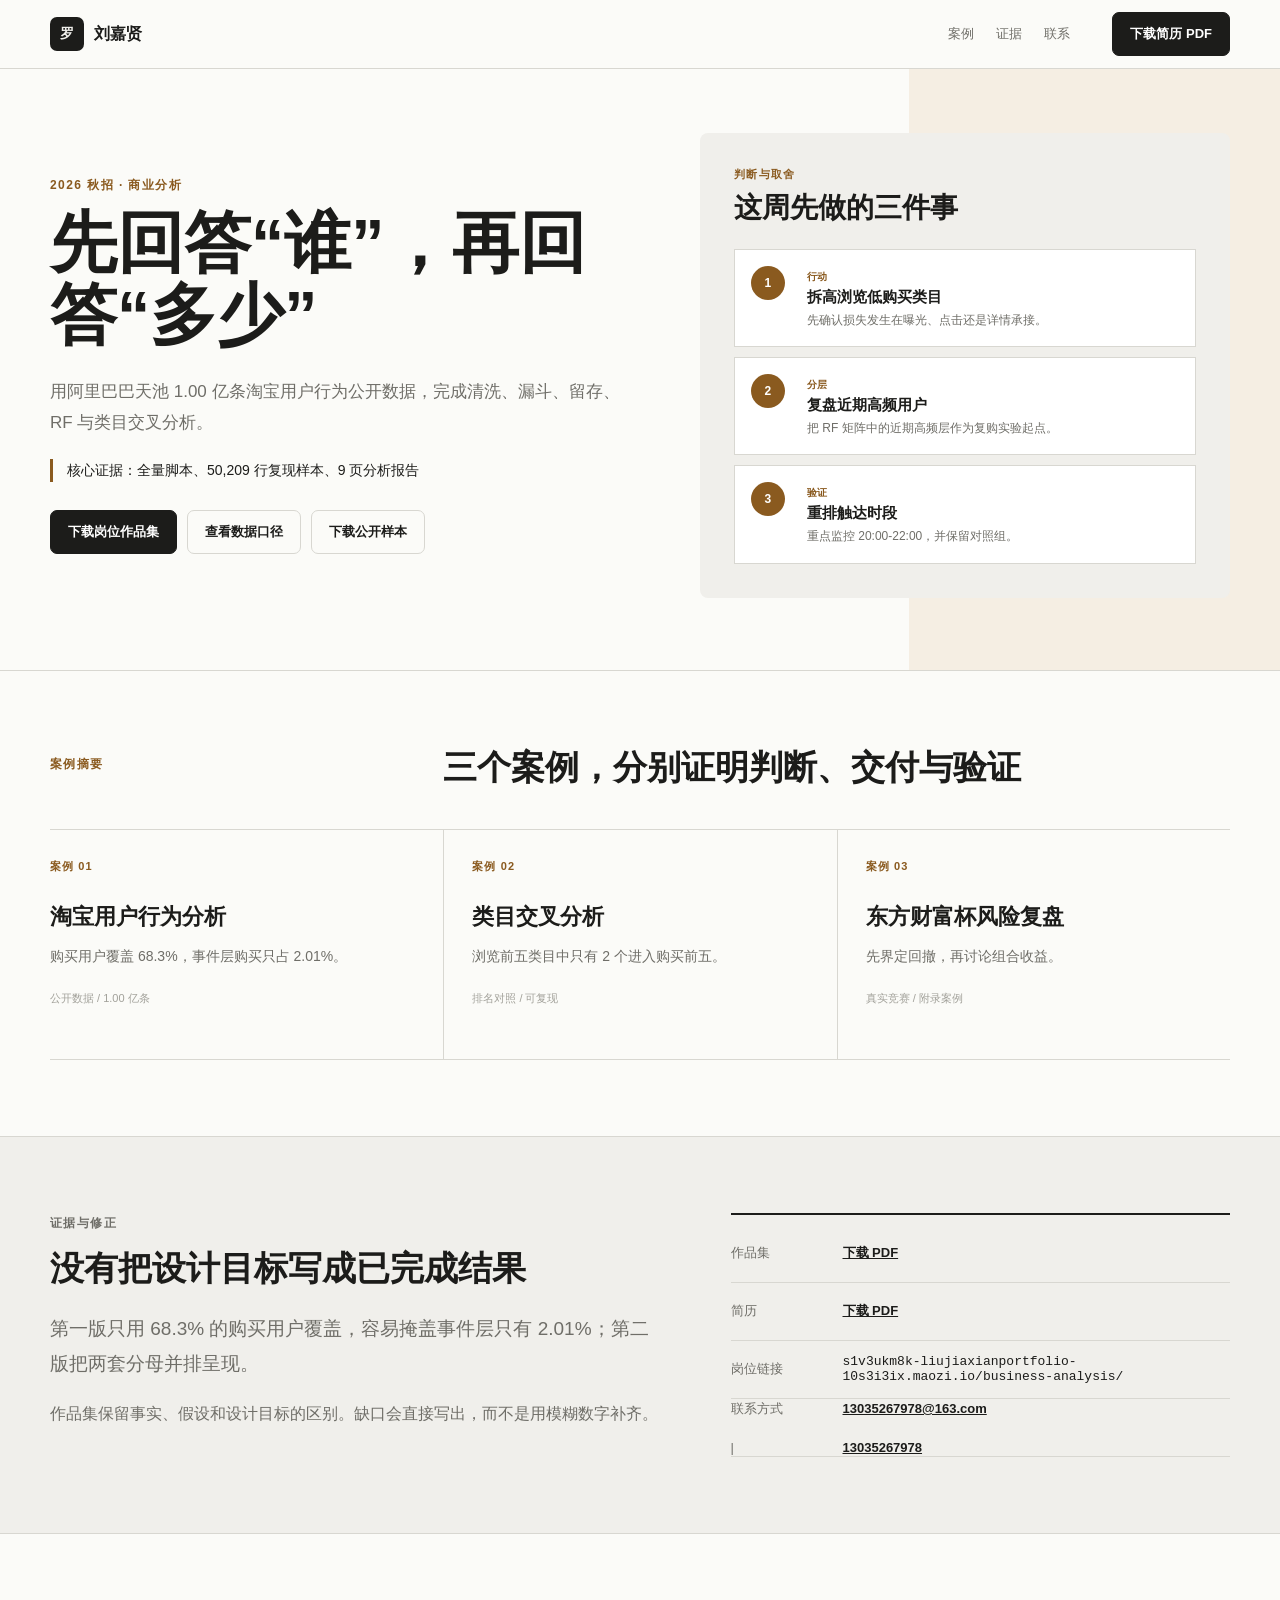
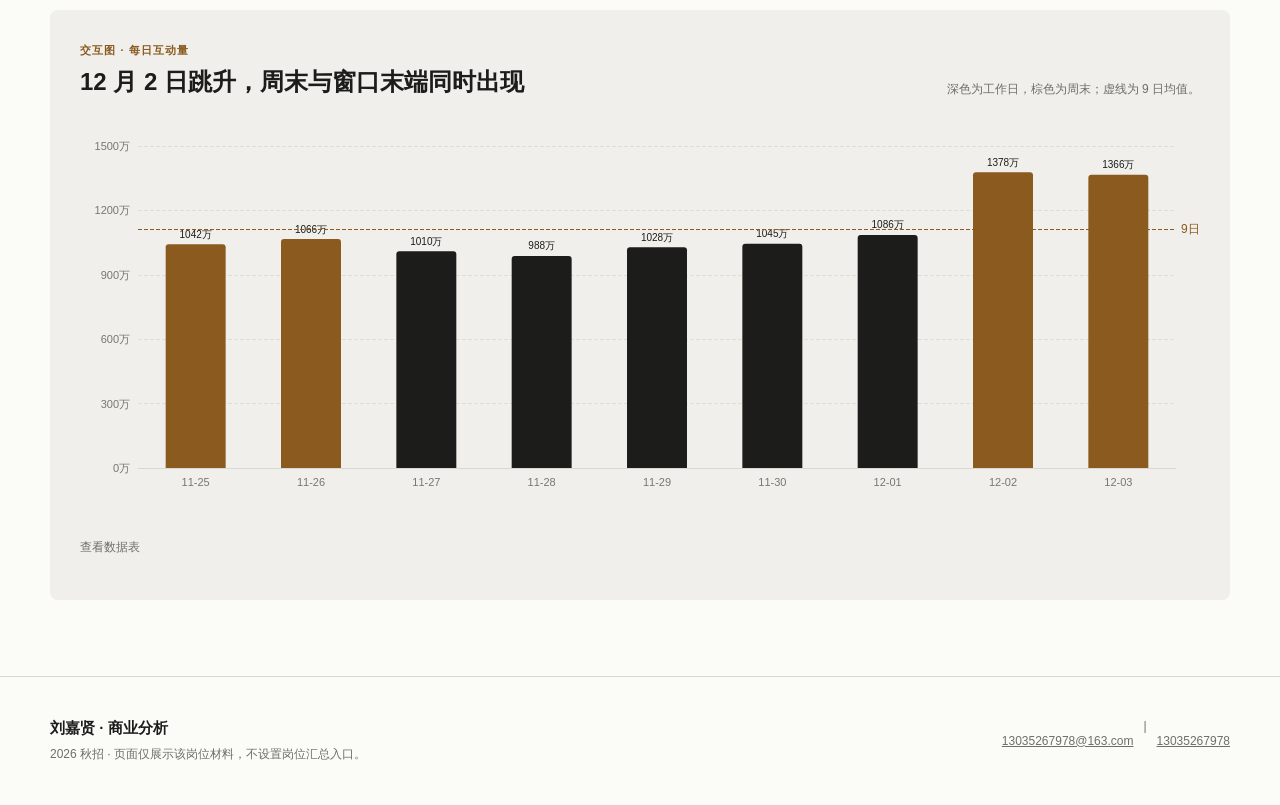
==== commit 206dccde: "Deploy five-role interactive portfolio on Maoziyun" ====
--- a/business-analysis/index.html
+++ b/business-analysis/index.html
@@ -60,7 +60,7 @@
         <div class="evidence-panel">
           <div><span>作品集</span><a href="../downloads/liujiaxian-business-analysis-portfolio.pdf">下载 PDF</a></div>
           <div><span>简历</span><a href="../downloads/liujiaxian-business-analysis-resume.pdf">下载 PDF</a></div>
-          <div><span>岗位链接</span><code>baidu.re/ljxba2026</code></div>
+          <div><span>岗位链接</span><code>s1v3ukm8k-liujiaxianportfolio-10s3i3ix.maozi.io/business-analysis/</code></div>
           <div><span>联系方式</span><a href="mailto:13035267978@163.com">13035267978@163.com</a><span>|</span><a href="tel:13035267978">13035267978</a></div>
         </div>
       </div>
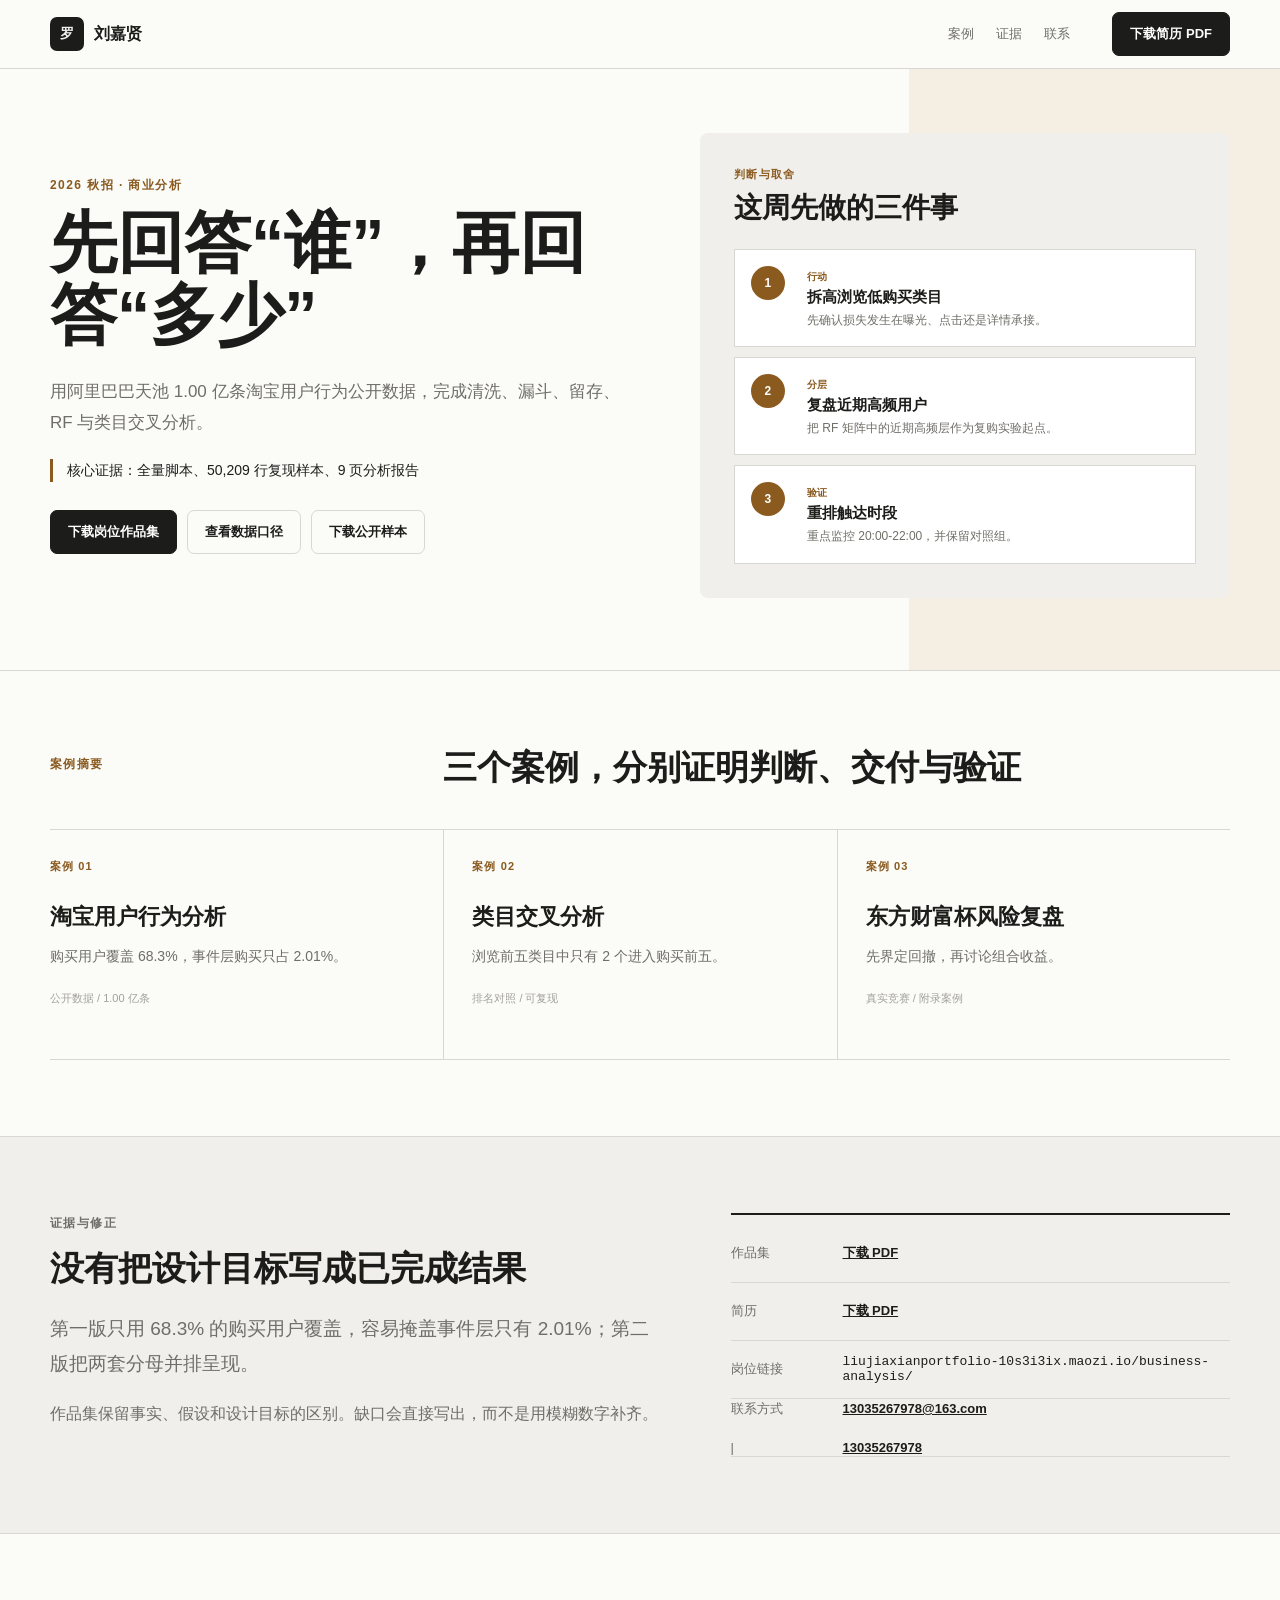
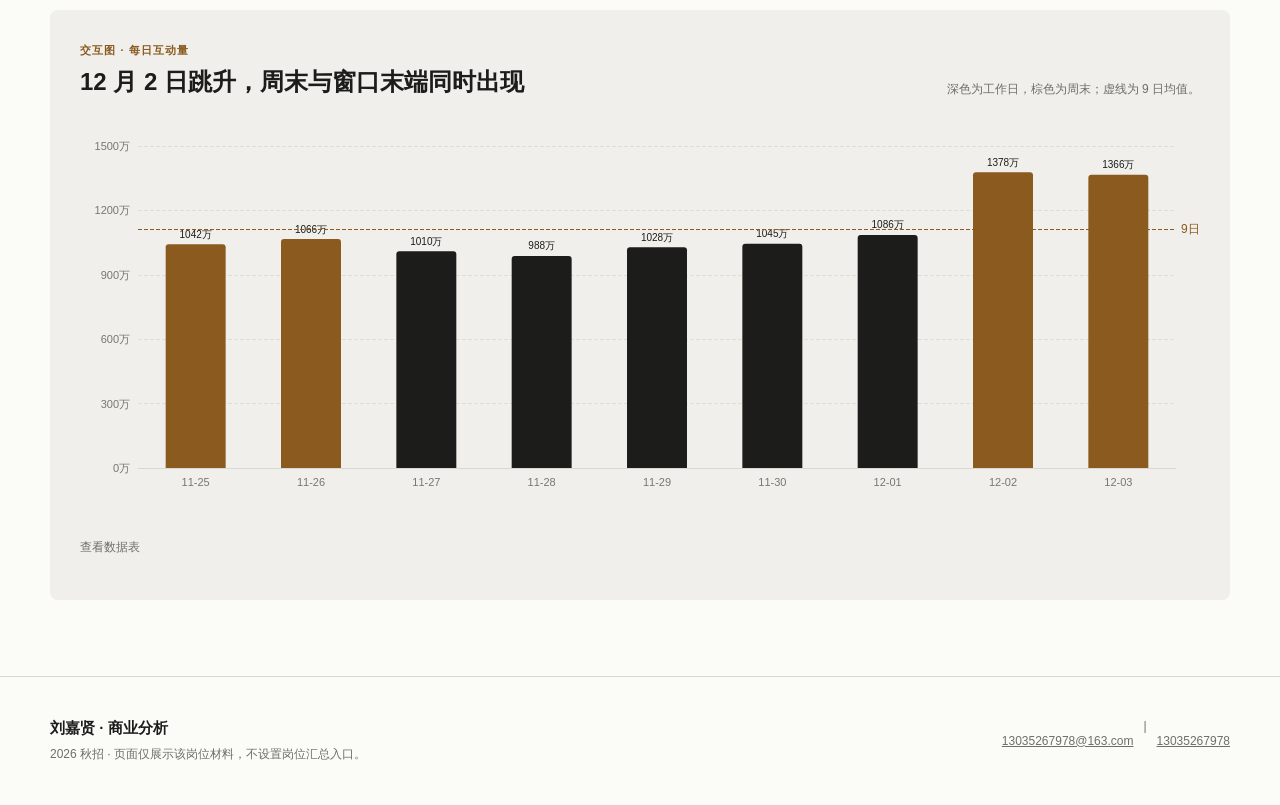
==== commit 732c78a7: "Use stable Maoziyun domain for five-role portfolio" ====
--- a/business-analysis/index.html
+++ b/business-analysis/index.html
@@ -60,7 +60,7 @@
         <div class="evidence-panel">
           <div><span>作品集</span><a href="../downloads/liujiaxian-business-analysis-portfolio.pdf">下载 PDF</a></div>
           <div><span>简历</span><a href="../downloads/liujiaxian-business-analysis-resume.pdf">下载 PDF</a></div>
-          <div><span>岗位链接</span><code>s1v3ukm8k-liujiaxianportfolio-10s3i3ix.maozi.io/business-analysis/</code></div>
+          <div><span>岗位链接</span><code>liujiaxianportfolio-10s3i3ix.maozi.io/business-analysis/</code></div>
           <div><span>联系方式</span><a href="mailto:13035267978@163.com">13035267978@163.com</a><span>|</span><a href="tel:13035267978">13035267978</a></div>
         </div>
       </div>
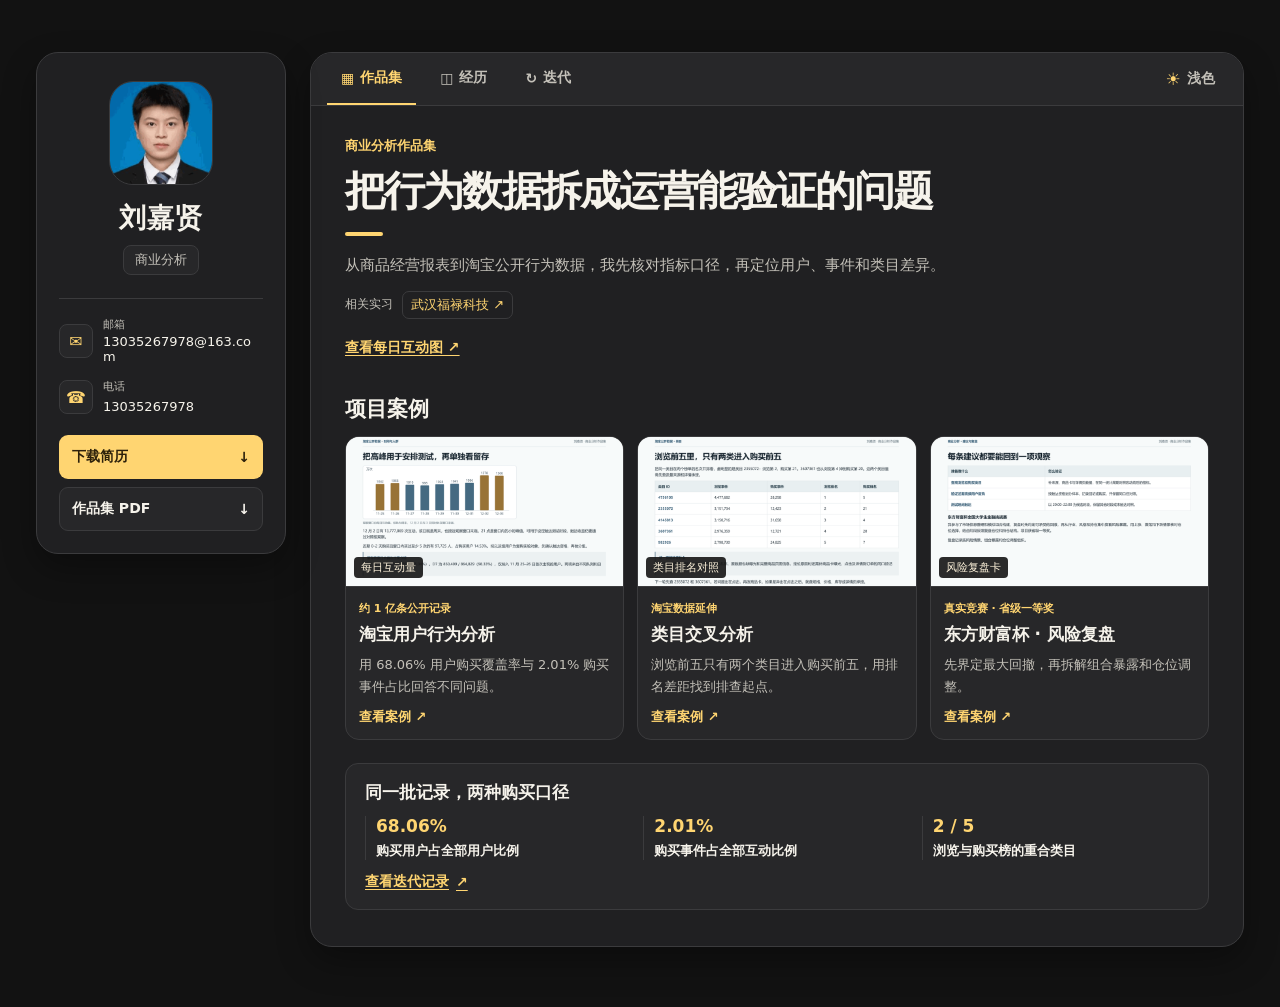
==== commit a5fff91d: "Publish focused portfolios with homepage prototype demos" ====
--- a/business-analysis/index.html
+++ b/business-analysis/index.html
@@ -1,129 +1,162 @@
-<!doctype html>
-<html lang="zh-CN">
-<head>
-  <meta charset="utf-8">
-  <meta name="viewport" content="width=device-width, initial-scale=1">
-  <meta name="robots" content="noindex,nofollow">
-  <meta name="description" content="核心证据：全量脚本、50,209 行复现样本、9 页分析报告">
-  <meta property="og:type" content="website">
-  <meta property="og:title" content="刘嘉贤 | 商业分析作品集">
-  <meta property="og:description" content="核心证据：全量脚本、50,209 行复现样本、9 页分析报告">
-  <meta property="og:image" content="https://kdkti.github.io/liujiaxian-portfolio-2026/assets/og-business-analysis.png">
-  <link rel="icon" href="../assets/favicon.svg">
-  <link rel="stylesheet" href="../assets/site.css">
-  <title>刘嘉贤 | 商业分析作品集</title>
-</head>
-<body class="role-ba">
-  <header class="identity">
-    <div class="identity-inner">
-      <a class="brand" href="#" aria-label="返回页首"><span class="mark">罗</span><span>刘嘉贤</span></a>
-      <nav aria-label="页面导航"><a href="#cases">案例</a><a href="#evidence">证据</a><a href="#contact">联系</a></nav>
-      <div class="identity-actions"><a class="button primary" href="../downloads/liujiaxian-business-analysis-resume.pdf">下载简历 PDF</a></div>
-    </div>
-  </header>
-  <main>
-    <section class="hero">
-      <div class="hero-inner">
-        <div class="hero-copy">
-          <p class="eyebrow">2026 秋招 · 商业分析</p>
-          <h1>先回答“谁”，再回答“多少”</h1>
-          <p class="hero-intro">用阿里巴巴天池 1.00 亿条淘宝用户行为公开数据，完成清洗、漏斗、留存、RF 与类目交叉分析。</p>
-          <p class="evidence-line">核心证据：全量脚本、50,209 行复现样本、9 页分析报告</p>
-          <div class="hero-actions">
-            <a class="button primary" href="../downloads/liujiaxian-business-analysis-portfolio.pdf">下载岗位作品集</a>
-            <a class="button secondary" href="data/README_数据口径与来源.md">查看数据口径</a><a class="button secondary" href="data/taobao_public_sample_50k.csv">下载公开样本</a>
-          </div>
-        </div>
-        <div class="hero-visual">
-          <div class="visual-kicker">判断与取舍</div>
-          <h2>这周先做的三件事</h2>
-          <div class="action-list"><article class="action-card"><span>1</span><div><small>行动</small><h3>拆高浏览低购买类目</h3><p>先确认损失发生在曝光、点击还是详情承接。</p></div></article><article class="action-card"><span>2</span><div><small>分层</small><h3>复盘近期高频用户</h3><p>把 RF 矩阵中的近期高频层作为复购实验起点。</p></div></article><article class="action-card"><span>3</span><div><small>验证</small><h3>重排触达时段</h3><p>重点监控 20:00-22:00，并保留对照组。</p></div></article></div>
-        </div>
-      </div>
-    </section>
-
-    <section class="section" id="cases">
-      <div class="section-inner">
-        <div class="section-heading"><p class="eyebrow">案例摘要</p><h2>三个案例，分别证明判断、交付与验证</h2></div>
-        <div class="case-grid"><article class="case-card"><small>案例 01</small><h3>淘宝用户行为分析</h3><p>购买用户覆盖 68.3%，事件层购买只占 2.01%。</p><span>公开数据 / 1.00 亿条</span></article><article class="case-card"><small>案例 02</small><h3>类目交叉分析</h3><p>浏览前五类目中只有 2 个进入购买前五。</p><span>排名对照 / 可复现</span></article><article class="case-card"><small>案例 03</small><h3>东方财富杯风险复盘</h3><p>先界定回撤，再讨论组合收益。</p><span>真实竞赛 / 附录案例</span></article></div>
-      </div>
-    </section>
-
-    <section class="section tinted" id="evidence">
-      <div class="section-inner split">
-        <div>
-          <p class="eyebrow">证据与修正</p>
-          <h2>没有把设计目标写成已完成结果</h2>
-          <p class="large-copy">第一版只用 68.3% 的购买用户覆盖，容易掩盖事件层只有 2.01%；第二版把两套分母并排呈现。</p>
-          <p>作品集保留事实、假设和设计目标的区别。缺口会直接写出，而不是用模糊数字补齐。</p>
-        </div>
-        <div class="evidence-panel">
-          <div><span>作品集</span><a href="../downloads/liujiaxian-business-analysis-portfolio.pdf">下载 PDF</a></div>
-          <div><span>简历</span><a href="../downloads/liujiaxian-business-analysis-resume.pdf">下载 PDF</a></div>
-          <div><span>岗位链接</span><code>liujiaxianportfolio-10s3i3ix.maozi.io/business-analysis/</code></div>
-          <div><span>联系方式</span><a href="mailto:13035267978@163.com">13035267978@163.com</a><span>|</span><a href="tel:13035267978">13035267978</a></div>
-        </div>
-      </div>
-    </section>
-
-    <section class="section chart-section">
-  <div class="section-inner">
-    
-<div class="chart-card">
-  <div class="chart-heading">
-    <div><small>交互图 · 每日互动量</small><h3>12 月 2 日跳升，周末与窗口末端同时出现</h3></div>
-    <p>深色为工作日，棕色为周末；虚线为 9 日均值。</p>
-  </div>
-  <div id="daily-chart" class="chart-canvas" role="img" aria-label="每日互动量柱状图"></div>
-  <details><summary>查看数据表</summary><table><thead><tr><th>日期</th><th>互动量</th><th>活跃用户</th><th>购买率</th></tr></thead><tbody><tr><td>2017-11-25</td><td>10,420,015</td><td>706,641</td><td>18.77%</td></tr><tr><td>2017-11-26</td><td>10,664,602</td><td>715,516</td><td>19.01%</td></tr><tr><td>2017-11-27</td><td>10,101,147</td><td>710,094</td><td>20.69%</td></tr><tr><td>2017-11-28</td><td>9,878,190</td><td>709,257</td><td>19.72%</td></tr><tr><td>2017-11-29</td><td>10,284,073</td><td>718,922</td><td>20.34%</td></tr><tr><td>2017-11-30</td><td>10,447,740</td><td>730,597</td><td>20.00%</td></tr><tr><td>2017-12-01</td><td>10,859,436</td><td>740,139</td><td>18.91%</td></tr><tr><td>2017-12-02</td><td>13,777,869</td><td>970,401</td><td>17.98%</td></tr><tr><td>2017-12-03</td><td>13,662,159</td><td>966,977</td><td>17.91%</td></tr></tbody></table></details>
-</div>
-<script src="../assets/echarts.min.js"></script>
-<script>
-const dailyLabels = ["11-25", "11-26", "11-27", "11-28", "11-29", "11-30", "12-01", "12-02", "12-03"];
-const dailyValues = [10420015, 10664602, 10101147, 9878190, 10284073, 10447740, 10859436, 13777869, 13662159];
-const weekendDays = [true, true, false, false, false, false, false, true, true];
-const chart = echarts.init(document.getElementById('daily-chart'), null, {renderer: 'svg'});
-chart.setOption({
-  animationDuration: 700,
-  animationEasing: 'quarticOut',
-  aria: {enabled: true},
-  grid: {left: 58, right: 24, top: 26, bottom: 42},
-  tooltip: {trigger: 'axis', backgroundColor: '#1c1c1a', borderWidth: 0,
-    textStyle: {color: '#f0efeb', fontSize: 12},
-    formatter: p => `${p[0].axisValue}<br/><b>${Number(p[0].value).toLocaleString()}</b> 次互动`},
-  xAxis: {type: 'category', data: dailyLabels, axisTick: {show: false},
-    axisLine: {lineStyle: {color: '#d8d7d1'}},
-    axisLabel: {color: '#77766f', fontSize: 11}},
-  yAxis: {type: 'value', splitLine: {lineStyle: {color: '#deddd6', type: 'dashed'}},
-    axisLabel: {color: '#77766f', fontSize: 11,
-      formatter: value => `${Math.round(value / 10000)}万`}},
-  series: [{
-    type: 'bar',
-    barWidth: '52%',
-    data: dailyValues.map((value, index) => ({
-      value,
-      itemStyle: {color: weekendDays[index] ? '#8a5a1f' : '#1c1c1a', borderRadius: [3, 3, 0, 0]}
-    })),
-    label: {show: true, position: 'top', color: '#1c1c1a', fontSize: 10,
-      formatter: p => `${Math.round(p.value / 10000)}万`},
-    markLine: {silent: true, symbol: 'none',
-      lineStyle: {color: '#8a5a1f', type: 'dashed', width: 1},
-      label: {show: true, color: '#8a5a1f',
-        formatter: p => `9日均值 ${Math.round(p.value / 10000)}万`},
-      data: [{yAxis: 11121692.3}]}
-  }]
-});
-addEventListener('resize', () => chart.resize());
-</script>
-
-  </div>
-</section>
-  </main>
-  <footer id="contact">
-    <div class="footer-inner">
-      <div><strong>刘嘉贤 · 商业分析</strong><p>2026 秋招 · 页面仅展示该岗位材料，不设置岗位汇总入口。</p></div>
-      <div class="footer-contact"><a href="mailto:13035267978@163.com">13035267978@163.com</a><span>|</span><a href="tel:13035267978">13035267978</a></div>
-    </div>
-  </footer>
-</body>
-</html>
+<!DOCTYPE html>
+
+<html lang="zh-CN">
+<head>
+<meta charset="utf-8"/>
+<meta content="width=device-width, initial-scale=1" name="viewport"/>
+<meta content="noindex,nofollow" name="robots"/>
+<meta content="从商品经营报表到淘宝公开行为数据，我先核对指标口径，再定位用户、事件和类目差异。" name="description"/>
+<link href="../assets/favicon.svg" rel="icon"/>
+<link href="../assets/vcard.css?v=portfolio-final-1" rel="stylesheet"/>
+<script defer="" src="../assets/vcard.js"></script>
+<title>刘嘉贤｜商业分析作品集</title>
+</head>
+<body>
+<a class="skip-link" href="#cases">跳到作品集</a>
+<div class="vcard-layout">
+<aside aria-label="个人名片" class="profile">
+<div class="profile-main">
+<img alt="刘嘉贤的证件照" class="portrait" height="104" src="../assets/portrait.png" width="104"/>
+<div class="identity"><strong>刘嘉贤</strong><span>商业分析</span></div>
+</div>
+<div class="profile-body">
+<ul class="contact-list">
+<li><span aria-hidden="true" class="contact-icon">✉</span><div><span>邮箱</span><a href="mailto:13035267978@163.com">13035267978@163.com</a></div></li>
+<li><span aria-hidden="true" class="contact-icon">☎</span><div><span>电话</span><a href="tel:13035267978">13035267978</a></div></li></ul>
+<div class="profile-actions"><a class="button primary" download="" href="../downloads/liujiaxian-business-analysis-resume.pdf" rel="noopener" target="_blank">下载简历 <span aria-hidden="true">↓</span></a>
+<a class="button secondary" download="" href="../downloads/liujiaxian-business-analysis-portfolio.pdf" rel="noopener" target="_blank">作品集 PDF <span aria-hidden="true">↓</span></a></div>
+</div>
+</aside>
+<main class="workspace">
+<div class="toolbar">
+<nav aria-label="作品集导航" class="tabs"><a data-tab="cases" href="#cases"><span aria-hidden="true">▦</span>作品集</a><a data-tab="profile" href="#profile"><span aria-hidden="true">◫</span>经历</a><a data-tab="evidence" href="#evidence"><span aria-hidden="true">↻</span>迭代</a></nav>
+<button aria-label="切换为浅色模式" aria-pressed="false" class="theme-toggle" hidden="" type="button"><span aria-hidden="true" data-theme-icon="">☀</span><span data-theme-label="">浅色</span></button>
+</div>
+<section aria-labelledby="projects-title" class="view" data-view="cases" id="cases">
+<p class="role-line">商业分析作品集</p>
+<h1 class="view-heading" id="projects-title" tabindex="-1">把行为数据拆成运营能验证的问题</h1>
+<p class="intro">从商品经营报表到淘宝公开行为数据，我先核对指标口径，再定位用户、事件和类目差异。</p>
+<div class="internship-entry"><span>相关实习</span><a href="#profile">武汉福禄科技 ↗</a></div><a class="case-link featured-analysis" href="#daily-activity">查看每日互动图 ↗</a><h2 class="gallery-heading">项目案例</h2>
+<div class="project-grid"><article class="project-card">
+<a class="project-link" href="#case-1">
+<div class="project-thumb"><img alt="" height="320" src="../assets/case-previews/business-analysis-05.png" width="640"/><span>每日互动量</span></div>
+<div class="project-info"><p class="case-context">约 1 亿条公开记录</p><h3>淘宝用户行为分析</h3>
+<p class="project-summary">用 68.06% 用户购买覆盖率与 2.01% 购买事件占比回答不同问题。</p>
+<span class="project-open">查看案例 <span aria-hidden="true">↗</span></span>
+</div>
+</a>
+</article><article class="project-card">
+<a class="project-link" href="#case-2">
+<div class="project-thumb"><img alt="" height="320" src="../assets/case-previews/business-analysis-07.png" width="640"/><span>类目排名对照</span></div>
+<div class="project-info"><p class="case-context">淘宝数据延伸</p><h3>类目交叉分析</h3>
+<p class="project-summary">浏览前五只有两个类目进入购买前五，用排名差距找到排查起点。</p>
+<span class="project-open">查看案例 <span aria-hidden="true">↗</span></span>
+</div>
+</a>
+</article><article class="project-card">
+<a class="project-link" href="#case-3">
+<div class="project-thumb"><img alt="" height="320" src="../assets/case-previews/business-analysis-09.png" width="640"/><span>风险复盘卡</span></div>
+<div class="project-info"><p class="case-context">真实竞赛 · 省级一等奖</p><h3>东方财富杯 · 风险复盘</h3>
+<p class="project-summary">先界定最大回撤，再拆解组合暴露和仓位调整。</p>
+<span class="project-open">查看案例 <span aria-hidden="true">↗</span></span>
+</div>
+</a>
+</article></div>
+<section aria-labelledby="highlights-title" class="highlights">
+<h2 id="highlights-title">同一批记录，两种购买口径</h2>
+<dl><div><dt>68.06%</dt><dd><strong>购买用户占全部用户比例</strong><p>按用户去重，统计窗口内至少买过一次的人。</p></dd></div><div><dt>2.01%</dt><dd><strong>购买事件占全部互动比例</strong><p>以行为条数为分母，回答购买在互动中有多频繁。</p></dd></div><div><dt>2 / 5</dt><dd><strong>浏览与购买榜的重合类目</strong><p>浏览前五只有两个进入购买前五，值得逐类目诊断。</p></dd></div></dl>
+<a class="case-link" href="#evidence">查看迭代记录 <span aria-hidden="true">↗</span></a>
+</section>
+</section>
+<section aria-labelledby="profile-title" class="view" data-view="profile" id="profile">
+<h2 class="view-heading" id="profile-title" tabindex="-1">相关实习</h2>
+<ol class="timeline"><li><time>2024.07–08</time><h3>武汉福禄科技有限公司</h3><p class="experience-job">电商运营实习 · 经营报表</p><p>用 Excel 汇总订单、退款和流量，结合 UV、点击率和转化率识别高流量低转化商品。淘宝案例沿用先核对口径、再定位问题的分析顺序。</p><a class="case-link" href="#case-1">看对应案例 ↗</a></li></ol><div class="education"><h3>教育背景</h3><p>东北大学 · 工商管理硕士在读</p><p>湖北工业大学 · 电子商务本科</p></div>
+<a class="case-link" download="" href="../downloads/liujiaxian-business-analysis-resume.pdf" rel="noopener" target="_blank">下载完整简历 ↓</a>
+</section>
+<section aria-labelledby="iteration-title" class="view" data-view="evidence" id="evidence">
+<p class="role-line">迭代记录</p>
+<h2 class="view-heading" id="iteration-title" tabindex="-1">把购买覆盖率与购买事件占比分开</h2>
+<p class="intro">同一窗口内，购买用户占活跃用户的 68.06%，购买事件占全部互动的 2.01%。购买用户数与浏览用户数的比值为 68.33%。我把三个分母并排放，避免把覆盖人数之比读成按顺序发生的转化。</p>
+<dl class="iteration-list"><div><dt>68.06%</dt><dd><strong>购买用户占全部用户比例</strong><p>按用户去重，统计窗口内至少买过一次的人。</p></dd></div><div><dt>2.01%</dt><dd><strong>购买事件占全部互动比例</strong><p>以行为条数为分母，回答购买在互动中有多频繁。</p></dd></div><div><dt>2 / 5</dt><dd><strong>浏览与购买榜的重合类目</strong><p>浏览前五只有两个进入购买前五，值得逐类目诊断。</p></dd></div></dl>
+<a class="case-link" download="" href="../downloads/liujiaxian-business-analysis-portfolio.pdf" rel="noopener" target="_blank">下载完整作品集 ↓</a>
+</section>
+<article class="case-detail" data-view="case-1" id="case-1">
+<a class="back-link" href="#cases"><span aria-hidden="true">←</span> 全部案例</a><header class="story-heading"><p class="case-context">约 1 亿条公开记录</p><h2 class="view-heading" tabindex="-1">淘宝用户行为分析</h2></header><div class="case-background"><strong>经历来源</strong><p>在福禄科技实习时，我用 Excel 汇总订单、退款和流量报表。这个独立项目使用淘宝公开数据，把类似的运营问题扩展到用户、事件和类目三个口径。</p></div>
+<div class="story-content">
+<dl class="story-steps"><div><dt>问题</dt><dd>一项购买指标很难同时解释有多少人买过、每次互动中有多大比例是购买。</dd></div><div><dt>判断</dt><dd>分别用用户数和行为条数作为分母，先明确观察窗口与异常时间戳规则。</dd></div><div><dt>动作</dt><dd>剔除窗口外 55,576 条记录，复算用户覆盖、行为构成、RF 分层与每日互动。把周末和窗口末端重合的日期单列。</dd></div><div><dt>产物</dt><dd>指标口径、复算脚本和交互图。窗口内购买用户覆盖 68.06%，购买事件占比 2.01%。</dd></div></dl>
+<div class="case-actions"><a class="case-link" href="#daily-activity">查看每日互动图<span aria-hidden="true"> ↗</span></a><a class="case-link" href="data/behavior_funnel.csv">下载行为汇总<span aria-hidden="true"> ↗</span></a></div>
+</div>
+</article><article class="case-detail" data-view="case-2" id="case-2">
+<a class="back-link" href="#cases"><span aria-hidden="true">←</span> 全部案例</a><header class="story-heading"><p class="case-context">淘宝数据延伸</p><h2 class="view-heading" tabindex="-1">类目交叉分析</h2></header>
+<div class="story-content">
+<dl class="story-steps"><div><dt>问题</dt><dd>高浏览类目未必带来同等的购买量，单看曝光排序容易把资源投错。</dd></div><div><dt>判断</dt><dd>用同一窗口并排对照浏览和购买排名，把排名差距作为排查入口。</dd></div><div><dt>动作</dt><dd>构建类目交叉表，圈出高浏览低购买类目，再建议按曝光、点击和详情承接逐层核查。</dd></div><div><dt>产物</dt><dd>浏览前五中仅两个类目进入购买前五。交叉表可供复算，优化效果留待对照实验验证。</dd></div></dl>
+<div class="case-actions"><a class="case-link" href="data/category_crosswalk.csv">下载类目交叉表<span aria-hidden="true"> ↗</span></a></div>
+</div>
+</article><article class="case-detail" data-view="case-3" id="case-3">
+<a class="back-link" href="#cases"><span aria-hidden="true">←</span> 全部案例</a><header class="story-heading"><p class="case-context">真实竞赛 · 省级一等奖</p><h2 class="view-heading" tabindex="-1">东方财富杯 · 风险复盘</h2></header>
+<div class="story-content">
+<dl class="story-steps"><div><dt>问题</dt><dd>模拟组合的收益目标容易压过回撤约束，仓位集中时尤其难判断能承受多少风险。</dd></div><div><dt>判断</dt><dd>先约定回撤边界和持有周期，再看行业、风格及个股暴露。</dd></div><div><dt>动作</dt><dd>参与市场信息整理和模拟组合构建，用上涨、震荡、下跌等情景检查风险来源，再复盘仓位调整。</dd></div><div><dt>产物</dt><dd>省级一等奖及风险复盘卡，呈现目标、暴露、情景与调整的分析路径。</dd></div></dl>
+</div>
+</article>
+<section class="section chart-section" data-view="daily-activity" id="daily-activity">
+<div class="section-inner"><a class="back-link" href="#case-1"><span aria-hidden="true">←</span> 淘宝用户行为分析</a>
+<div class="chart-card">
+<div class="chart-heading">
+<div><small>交互图 · 每日互动量</small><h3 tabindex="-1">12 月 2 日跳升，周末与窗口末端同时出现</h3></div>
+<p>灰色为工作日，金色为周末。虚线为 9 日均值。</p>
+</div>
+<div aria-label="每日互动量柱状图" class="chart-canvas" id="daily-chart" role="img"></div>
+<details><summary>查看数据表</summary><table><thead><tr><th>日期</th><th>互动量</th><th>活跃用户</th><th>购买率</th></tr></thead><tbody><tr><td>2017-11-25</td><td>10,420,015</td><td>706,641</td><td>18.77%</td></tr><tr><td>2017-11-26</td><td>10,664,602</td><td>715,516</td><td>19.01%</td></tr><tr><td>2017-11-27</td><td>10,101,147</td><td>710,094</td><td>20.69%</td></tr><tr><td>2017-11-28</td><td>9,878,190</td><td>709,257</td><td>19.72%</td></tr><tr><td>2017-11-29</td><td>10,284,073</td><td>718,922</td><td>20.34%</td></tr><tr><td>2017-11-30</td><td>10,447,740</td><td>730,597</td><td>20.00%</td></tr><tr><td>2017-12-01</td><td>10,859,436</td><td>740,139</td><td>18.91%</td></tr><tr><td>2017-12-02</td><td>13,777,869</td><td>970,401</td><td>17.98%</td></tr><tr><td>2017-12-03</td><td>13,662,159</td><td>966,977</td><td>17.91%</td></tr></tbody></table></details>
+</div>
+<script src="../assets/echarts.min.js"></script>
+<script>
+const dailyLabels = ["11-25", "11-26", "11-27", "11-28", "11-29", "11-30", "12-01", "12-02", "12-03"];
+const dailyValues = [10420015, 10664602, 10101147, 9878190, 10284073, 10447740, 10859436, 13777869, 13662159];
+const weekendDays = [true, true, false, false, false, false, false, true, true];
+const chart = echarts.init(document.getElementById('daily-chart'), null, {renderer: 'svg'});
+const paint = () => {
+  const colors = getComputedStyle(document.documentElement);
+  const tone = (key) => colors.getPropertyValue(key).trim();
+  chart.setOption({
+  animationDuration: matchMedia('(prefers-reduced-motion: reduce)').matches ? 0 : 450,
+  animationEasing: 'quarticOut',
+  aria: {enabled: true},
+  grid: {left: 58, right: 24, top: 26, bottom: 42},
+  tooltip: {trigger: 'axis', backgroundColor: '#1c1c1a', borderWidth: 0,
+    textStyle: {color: '#f0efeb', fontSize: 12},
+    formatter: p => `${p[0].axisValue}<br/><b>${Number(p[0].value).toLocaleString()}</b> 次互动`},
+  xAxis: {type: 'category', data: dailyLabels, axisTick: {show: false},
+    axisLine: {lineStyle: {color: tone('--border')}},
+    axisLabel: {color: tone('--muted'), fontSize: 11}},
+  yAxis: {type: 'value', splitLine: {lineStyle: {color: tone('--border'), type: 'dashed'}},
+    axisLabel: {color: tone('--muted'), fontSize: 11,
+      formatter: value => `${Math.round(value / 10000)}万`}},
+  series: [{
+    type: 'bar',
+    barWidth: '52%',
+    data: dailyValues.map((value, index) => ({
+      value,
+      itemStyle: {color: weekendDays[index] ? tone('--accent') : tone('--chart-bar'), borderRadius: [3, 3, 0, 0]}
+    })),
+    label: {show: true, position: 'top', color: tone('--text'), fontSize: 10,
+      formatter: p => `${Math.round(p.value / 10000)}万`},
+    markLine: {silent: true, symbol: 'none',
+      lineStyle: {color: tone('--accent'), type: 'dashed', width: 1},
+      label: {show: true, color: tone('--accent'),
+        formatter: p => `9日均值 ${Math.round(p.value / 10000)}万`},
+      data: [{yAxis: 11121692.3}]}
+  }]
+});
+};
+paint();
+new ResizeObserver(() => {
+  if (document.getElementById('daily-chart').clientWidth > 0) chart.resize();
+}).observe(document.getElementById('daily-chart'));
+addEventListener('portfolio-theme', paint);
+</script>
+</div>
+</section>
+</main>
+</div>
+</body>
+</html>
--- a/assets/vcard.css
+++ b/assets/vcard.css
@@ -0,0 +1,196 @@
+/* vCard layout and palette adapted from codewithsadee, MIT, 2022.
+   The upstream license is included as LICENSE-vCard.txt. */
+:root {
+  color-scheme: dark;
+  --bg: #121212;
+  --panel: #202022;
+  --card: #272729;
+  --text: #f6f3eb;
+  --muted: #c4c1b9;
+  --border: #3b3b3d;
+  --accent: #ffd571;
+  --accent-ink: #2d210b;
+  --accent-soft: #392f1e;
+  --chart-bar: #b9b7bc;
+  --shadow: 0 14px 34px #0005;
+  font-family: "DM Sans", "Microsoft YaHei UI", "PingFang SC", "Noto Sans SC", system-ui, sans-serif;
+}
+:root[data-theme="light"] {
+  color-scheme: light;
+  --bg: #f4f0e8;
+  --panel: #fffcf7;
+  --card: #f8f3eb;
+  --text: #29251f;
+  --muted: #5c554b;
+  --border: #e0d7c9;
+  --accent: #87560f;
+  --accent-ink: #fff8ed;
+  --accent-soft: #f5e8cb;
+  --chart-bar: #787478;
+  --shadow: 0 12px 34px #593a1010;
+}
+* { box-sizing: border-box; }
+[hidden] { display: none !important; }
+body { margin: 0; background: var(--bg); color: var(--text); }
+a { color: inherit; text-underline-offset: .2em; }
+a:focus-visible, button:focus-visible, summary:focus-visible { outline: 2px solid var(--accent); outline-offset: 4px; }
+a, button { -webkit-tap-highlight-color: transparent; }
+.skip-link { position: fixed; z-index: 10; left: 10px; top: 10px; transform: translateY(-160%); padding: 10px; background: var(--panel); }
+.skip-link:focus { transform: none; }
+.vcard-layout { width: min(1240px, calc(100% - 72px)); margin: 52px auto 60px; display: grid; grid-template-columns: 250px minmax(0,1fr); align-items: start; gap: 24px; }
+.profile, .workspace { background: var(--panel); border: 1px solid var(--border); border-radius: 22px; box-shadow: var(--shadow); }
+.profile { padding: 28px 22px 22px; position: sticky; top: 26px; }
+.profile-main { display: grid; justify-items: center; text-align: center; gap: 15px; }
+.portrait { display: block; object-fit: cover; object-position: center 28%; width: 104px; height: 104px; border-radius: 24px; border: 1px solid var(--border); background: var(--card); }
+.identity { display: grid; justify-items: center; gap: 9px; }
+.identity strong { font-size: 27px; letter-spacing: .04em; }
+.identity > span { background: var(--card); color: var(--muted); border: 1px solid var(--border); border-radius: 8px; font-size: 13px; padding: 5px 11px; }
+.profile-body { border-top: 1px solid var(--border); margin-top: 23px; padding-top: 18px; }
+.contact-list { display: grid; gap: 14px; margin: 0 0 20px; padding: 0; list-style: none; }
+.contact-list li { display: grid; grid-template-columns: 34px minmax(0,1fr); gap: 10px; align-items: center; }
+.contact-icon { display: grid; place-items: center; width: 34px; height: 34px; background: var(--card); border: 1px solid var(--border); border-radius: 8px; color: var(--accent); }
+.contact-list li div > span { display: block; margin-bottom: 2px; color: var(--muted); font-size: 11px; }
+.contact-list a { display: inline-block; font-size: 13px; overflow-wrap: anywhere; text-decoration: none; }
+.contact-list a:hover { text-decoration: underline; }
+.profile-actions { display: grid; gap: 8px; }
+.button { min-height: 44px; display: flex; align-items: center; justify-content: space-between; gap: 8px; padding: 8px 12px; border: 1px solid transparent; border-radius: 9px; text-decoration: none; font-size: 14px; font-weight: 700; }
+.primary { color: var(--accent-ink); background: var(--accent); }
+.primary:hover { filter: brightness(1.08); }
+.secondary { border-color: var(--border); background: var(--card); }
+.secondary:hover { border-color: var(--accent); }
+.workspace { overflow: hidden; min-width: 0; }
+.toolbar { display: flex; gap: 6px; align-items: center; justify-content: flex-end; padding: 0 14px 0 16px; background: var(--card); border-bottom: 1px solid var(--border); }
+.tabs { display: flex; min-width: 0; gap: 10px; margin-right: auto; }
+.tabs a, .theme-toggle { min-height: 52px; min-width: 0; display: flex; align-items: center; justify-content: center; gap: 6px; padding: 0 14px; color: var(--muted); font: inherit; font-size: 14px; font-weight: 700; white-space: nowrap; }
+.tabs a { text-decoration: none; border-bottom: 2px solid transparent; }
+.tabs a:hover, .theme-toggle:hover { color: var(--accent); }
+.tabs a[aria-current="page"] { color: var(--accent); border-bottom-color: var(--accent); }
+.tabs a:focus-visible, .theme-toggle:focus-visible { outline-offset: -3px; }
+.theme-toggle { cursor: pointer; background: transparent; border: 0; }
+[data-theme-icon] { color: var(--accent); font-size: 17px; }
+.view, .case-detail, .chart-section { padding: 30px 34px 36px; }
+.role-line, .case-context { margin: 0 0 9px; color: var(--accent); font-weight: 700; font-size: 13px; line-height: 1.6; }
+.view-heading { margin: 0; font-size: clamp(28px, 3.2vw, 43px); line-height: 1.24; letter-spacing: -.045em; text-wrap: balance; }
+.view-heading:focus { outline: none; }
+.view-heading::after { content: ""; display: block; margin-top: 15px; width: 38px; height: 4px; border-radius: 8px; background: var(--accent); }
+.intro { max-width: 49em; color: var(--muted); margin: 16px 0 0; line-height: 1.82; font-size: 15px; }
+.gallery-heading { font-size: 21px; margin: 25px 0 13px; }
+.project-grid { display: grid; grid-template-columns: repeat(3,minmax(0,1fr)); gap: 13px; }
+.project-card { min-width: 0; border: 1px solid var(--border); border-radius: 14px; background: var(--card); overflow: hidden; }
+.project-card:hover, .project-card:focus-within { border-color: var(--accent); }
+.project-link { display: flex; flex-direction: column; text-decoration: none; height: 100%; }
+.project-link:focus-visible { outline-offset: -3px; }
+.project-thumb { aspect-ratio: 1.85; position: relative; background: #ebebe7; overflow: hidden; border-bottom: 1px solid var(--border); }
+.project-thumb img { width: 100%; height: 100%; display: block; object-fit: cover; object-position: center 24%; transition: transform .22s ease; }
+.project-link:hover img { transform: scale(1.045); }
+.project-thumb > span { position: absolute; left: 8px; bottom: 8px; padding: 3px 7px; border-radius: 4px; background: #161617e8; color: #fff4dc; font-size: 11px; }
+.project-info { display: flex; flex-direction: column; flex: 1; padding: 13px; }
+.project-info .case-context { margin-bottom: 5px; font-size: 11px; }
+.project-info h3 { margin: 0; font-size: 17px; line-height: 1.45; }
+.project-summary { margin: 7px 0 10px; color: var(--muted); font-size: 13px; line-height: 1.7; }
+.project-open { margin-top: auto; color: var(--accent); font-size: 13px; font-weight: 700; }
+.highlights { margin-top: 23px; padding: 17px 19px 5px; border: 1px solid var(--border); background: var(--card); border-radius: 13px; }
+.highlights h2 { margin: 0 0 12px; font-size: 17px; }
+.highlights dl { display: grid; grid-template-columns: repeat(3,minmax(0,1fr)); gap: 11px; margin: 0; }
+.highlights dl > div { padding-left: 10px; border-left: 1px solid var(--border); }
+.highlights dt, .iteration-list dt { color: var(--accent); font-size: 17px; font-weight: 800; }
+.highlights dd, .iteration-list dd { margin: 4px 0 0; }
+.highlights strong { font-size: 13px; }
+.highlights dd p { display: none; }
+.back-link, .case-link { display: inline-flex; align-items: center; gap: 7px; min-height: 44px; color: var(--accent); font-size: 14px; font-weight: 700; }
+.back-link { text-decoration: none; margin: -8px 0 12px; }
+.back-link:hover { text-decoration: underline; }
+.story-steps { margin: 23px 0 0; display: grid; grid-template-columns: repeat(2,minmax(0,1fr)); gap: 12px; }
+.story-steps > div { background: var(--card); border: 1px solid var(--border); border-radius: 11px; padding: 14px 16px; }
+.story-steps dt { color: var(--accent); margin-bottom: 5px; font-size: 13px; font-weight: 750; }
+.story-steps dd { margin: 0; color: var(--text); font-size: 15px; line-height: 1.8; }
+.case-actions { display: flex; flex-wrap: wrap; gap: 8px 18px; margin-top: 8px; }
+.case-figure { margin: 13px 0 0; }
+.case-figure img { display: block; width: 100%; height: auto; border-radius: 10px; border: 1px solid var(--border); background: var(--card); }
+.case-figure figcaption { margin: 8px 0 0; font-size: 13px; color: var(--muted); }
+.timeline { list-style: none; padding: 0 0 0 19px; margin: 22px 0 5px; border-left: 1px solid var(--border); }
+.timeline li { position: relative; padding: 0 0 16px 8px; }
+.timeline li::before { content: ""; position: absolute; width: 8px; height: 8px; top: 6px; left: -24px; border-radius: 50%; background: var(--accent); box-shadow: 0 0 0 4px var(--accent-soft); }
+.timeline time { color: var(--accent); font-size: 12px; }
+.timeline h3 { margin: 4px 0; font-size: 17px; }
+.timeline p, .iteration-list p { margin: 0; color: var(--muted); font-size: 14px; line-height: 1.8; }
+.iteration-list { margin: 23px 0 5px; }
+.iteration-list > div { display: grid; grid-template-columns: 90px minmax(0,1fr); gap: 12px; border-top: 1px solid var(--border); padding: 12px 0; }
+.iteration-list dd { margin: 0; }
+.iteration-list strong { font-size: 15px; }
+.chart-card { background: var(--card); border: 1px solid var(--border); border-radius: 12px; padding: 14px; }
+.chart-heading small { color: var(--accent); }
+.chart-heading h3 { margin: 5px 0; }
+.chart-heading p { color: var(--muted); font-size: 13px; }
+.chart-canvas { height: 360px; }
+details { max-width: 100%; overflow-x: auto; }
+summary { cursor: pointer; min-height: 44px; padding-top: 12px; }
+table { width: 100%; border-collapse: collapse; font-size: 13px; }
+th, td { text-align: left; padding: 5px; border: 1px solid var(--border); }
+.preview-directory .workspace { width: min(690px,calc(100% - 32px)); margin: 9vh auto; padding: clamp(20px,5vw,39px); }
+.directory-grid { display: grid; gap: 9px; margin-top: 22px; }
+.directory-link { display: flex; justify-content: space-between; gap: 8px; padding: 12px 14px; text-decoration: none; border-radius: 9px; border: 1px solid var(--border); background: var(--card); }
+.directory-link span { color: var(--accent); font-size: 13px; }
+.directory-link:hover { border-color: var(--accent); }
+
+@media (max-width: 1060px) {
+  .vcard-layout { width: calc(100% - 40px); grid-template-columns: 218px minmax(0,1fr); gap: 15px; margin-top: 28px; }
+  .view, .case-detail, .chart-section { padding: 24px; }
+  .project-grid { grid-template-columns: repeat(2,minmax(0,1fr)); }
+}
+@media (max-width: 760px) {
+  .vcard-layout { width: min(580px,calc(100% - 24px)); display: block; margin: 12px auto 30px; }
+  .profile { position: static; padding: 15px; margin-bottom: 12px; }
+  .profile-main { display: flex; text-align: left; gap: 13px; }
+  .portrait { width: 59px; height: 59px; border-radius: 13px; }
+  .identity { justify-items: start; gap: 2px; }
+  .identity strong { font-size: 20px; }
+  .identity > span { font-size: 11px; padding: 2px 7px; }
+  .profile-body { margin-top: 12px; padding-top: 12px; }
+  .contact-list { display: flex; flex-wrap: wrap; column-gap: 13px; row-gap: 5px; margin-bottom: 9px; }
+  .contact-list li { display: flex; gap: 4px; }
+  .contact-list li div > span { display: none; }
+  .contact-icon { width: 23px; height: 23px; font-size: 11px; }
+  .contact-list a { font-size: 12px; }
+  .profile-actions { grid-template-columns: repeat(2,minmax(0,1fr)); }
+  .button { min-height: 44px; font-size: 12px; }
+  .toolbar { padding: 0 5px; }
+  .tabs { gap: 0; }
+  .tabs a, .theme-toggle { min-height: 45px; padding: 0 9px; font-size: 12px; }
+  .view, .case-detail, .chart-section { padding: 19px 16px 23px; }
+  .view-heading { font-size: clamp(25px,7vw,33px); }
+  .intro { font-size: 14px; }
+  .gallery-heading { margin-top: 21px; }
+  .project-grid, .story-steps { grid-template-columns: 1fr; }
+  .project-thumb { aspect-ratio: 2.25; }
+  .story-steps dd { font-size: 14px; }
+  .chart-canvas { height: 280px; }
+  table { font-size: 11px; }
+}
+@media (prefers-reduced-motion: reduce) { .project-thumb img { transition: none; } }
+
+
+.internship-entry { display: flex; flex-wrap: wrap; align-items: center; gap: 4px 9px; margin-top: 12px; }
+.internship-entry > span { font-size: 12px; color: var(--muted); }
+.internship-entry a { font-size: 13px; color: var(--accent); padding: 4px 8px; border: 1px solid var(--border); border-radius: 7px; text-decoration: none; }
+.internship-entry a:hover { border-color: var(--accent); }
+.case-background { margin-top: 19px; border-left: 3px solid var(--accent); padding-left: 13px; }
+.case-background strong, .experience-job { color: var(--accent); font-size: 13px; }
+.case-background p, .education p { margin: 5px 0 0; color: var(--muted); font-size: 14px; line-height: 1.75; }
+.education { margin: 20px 0 8px; border-top: 1px solid var(--border); padding-top: 11px; }
+.education h3 { margin: 0 0 5px; font-size: 16px; }
+
+.featured-demo { display:grid; grid-template-columns:minmax(0,1fr) minmax(0,.9fr); align-items:center; gap:18px; margin-top:20px; padding:16px; border:1px solid var(--border); border-radius:13px; background:var(--card); }
+.demo-copy .role-line { margin-bottom:5px; }
+.demo-copy h2 { margin:0; font-size:22px; line-height:1.35; }
+.demo-copy > p:not(.role-line) { margin:7px 0 11px; color:var(--muted); font-size:14px; line-height:1.65; }
+.demo-actions { display:flex; gap:8px; flex-wrap:wrap; }
+.demo-actions .button { justify-content:center; }
+.demo-visual { display:block; min-width:0; }
+.demo-visual img { display:block; width:100%; height:140px; object-fit:cover; object-position:top left; border-radius:8px; border:1px solid var(--border); }
+.featured-analysis { margin-top:7px; }
+@media(max-width:760px) {
+  .featured-demo { grid-template-columns:1fr; padding:13px; margin-top:14px; gap:10px; }
+  .demo-copy h2 { font-size:19px; }
+  .demo-visual img { height:112px; }
+}
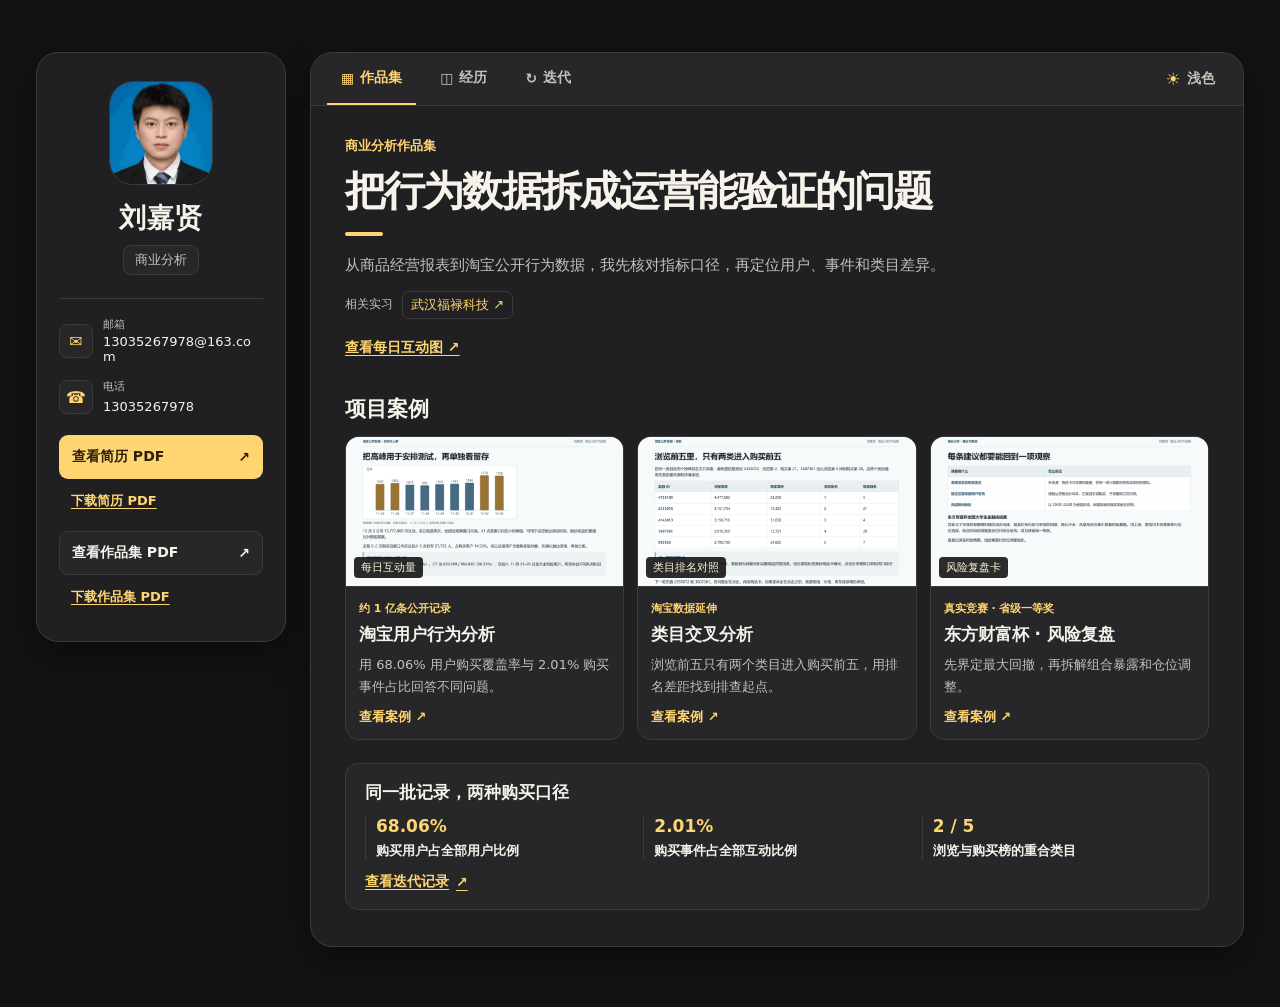
==== commit 448f48fb: "Provide direct PDF viewing and downloads on each role page" ====
--- a/business-analysis/index.html
+++ b/business-analysis/index.html
@@ -7,7 +7,7 @@
 <meta content="noindex,nofollow" name="robots"/>
 <meta content="从商品经营报表到淘宝公开行为数据，我先核对指标口径，再定位用户、事件和类目差异。" name="description"/>
 <link href="../assets/favicon.svg" rel="icon"/>
-<link href="../assets/vcard.css?v=portfolio-final-1" rel="stylesheet"/>
+<link href="../assets/vcard.css?v=pdf-access-1" rel="stylesheet"/>
 <script defer="" src="../assets/vcard.js"></script>
 <title>刘嘉贤｜商业分析作品集</title>
 </head>
@@ -23,8 +23,9 @@
 <ul class="contact-list">
 <li><span aria-hidden="true" class="contact-icon">✉</span><div><span>邮箱</span><a href="mailto:13035267978@163.com">13035267978@163.com</a></div></li>
 <li><span aria-hidden="true" class="contact-icon">☎</span><div><span>电话</span><a href="tel:13035267978">13035267978</a></div></li></ul>
-<div class="profile-actions"><a class="button primary" download="" href="../downloads/liujiaxian-business-analysis-resume.pdf" rel="noopener" target="_blank">下载简历 <span aria-hidden="true">↓</span></a>
-<a class="button secondary" download="" href="../downloads/liujiaxian-business-analysis-portfolio.pdf" rel="noopener" target="_blank">作品集 PDF <span aria-hidden="true">↓</span></a></div>
+<div aria-label="简历与作品集 PDF" class="profile-actions" role="group">
+<div class="pdf-actions"><a class="button primary" href="../downloads/liujiaxian-business-analysis-resume.pdf" type="application/pdf">查看简历 PDF<span aria-hidden="true">↗</span></a><a class="pdf-download" href="../downloads/liujiaxian-business-analysis-resume.pdf" download type="application/pdf">下载简历 PDF</a></div>
+<div class="pdf-actions"><a class="button secondary" href="../downloads/liujiaxian-business-analysis-portfolio.pdf" type="application/pdf">查看作品集 PDF<span aria-hidden="true">↗</span></a><a class="pdf-download" href="../downloads/liujiaxian-business-analysis-portfolio.pdf" download type="application/pdf">下载作品集 PDF</a></div></div>
 </div>
 </aside>
 <main class="workspace">
@@ -71,14 +72,14 @@
 <section aria-labelledby="profile-title" class="view" data-view="profile" id="profile">
 <h2 class="view-heading" id="profile-title" tabindex="-1">相关实习</h2>
 <ol class="timeline"><li><time>2024.07–08</time><h3>武汉福禄科技有限公司</h3><p class="experience-job">电商运营实习 · 经营报表</p><p>用 Excel 汇总订单、退款和流量，结合 UV、点击率和转化率识别高流量低转化商品。淘宝案例沿用先核对口径、再定位问题的分析顺序。</p><a class="case-link" href="#case-1">看对应案例 ↗</a></li></ol><div class="education"><h3>教育背景</h3><p>东北大学 · 工商管理硕士在读</p><p>湖北工业大学 · 电子商务本科</p></div>
-<a class="case-link" download="" href="../downloads/liujiaxian-business-analysis-resume.pdf" rel="noopener" target="_blank">下载完整简历 ↓</a>
+<a class="case-link" href="../downloads/liujiaxian-business-analysis-resume.pdf" download type="application/pdf">下载完整简历 ↓</a>
 </section>
 <section aria-labelledby="iteration-title" class="view" data-view="evidence" id="evidence">
 <p class="role-line">迭代记录</p>
 <h2 class="view-heading" id="iteration-title" tabindex="-1">把购买覆盖率与购买事件占比分开</h2>
 <p class="intro">同一窗口内，购买用户占活跃用户的 68.06%，购买事件占全部互动的 2.01%。购买用户数与浏览用户数的比值为 68.33%。我把三个分母并排放，避免把覆盖人数之比读成按顺序发生的转化。</p>
 <dl class="iteration-list"><div><dt>68.06%</dt><dd><strong>购买用户占全部用户比例</strong><p>按用户去重，统计窗口内至少买过一次的人。</p></dd></div><div><dt>2.01%</dt><dd><strong>购买事件占全部互动比例</strong><p>以行为条数为分母，回答购买在互动中有多频繁。</p></dd></div><div><dt>2 / 5</dt><dd><strong>浏览与购买榜的重合类目</strong><p>浏览前五只有两个进入购买前五，值得逐类目诊断。</p></dd></div></dl>
-<a class="case-link" download="" href="../downloads/liujiaxian-business-analysis-portfolio.pdf" rel="noopener" target="_blank">下载完整作品集 ↓</a>
+<a class="case-link" href="../downloads/liujiaxian-business-analysis-portfolio.pdf" download type="application/pdf">下载完整作品集 ↓</a>
 </section>
 <article class="case-detail" data-view="case-1" id="case-1">
 <a class="back-link" href="#cases"><span aria-hidden="true">←</span> 全部案例</a><header class="story-heading"><p class="case-context">约 1 亿条公开记录</p><h2 class="view-heading" tabindex="-1">淘宝用户行为分析</h2></header><div class="case-background"><strong>经历来源</strong><p>在福禄科技实习时，我用 Excel 汇总订单、退款和流量报表。这个独立项目使用淘宝公开数据，把类似的运营问题扩展到用户、事件和类目三个口径。</p></div>
--- a/assets/vcard.css
+++ b/assets/vcard.css
@@ -53,6 +53,18 @@
 .contact-list a { display: inline-block; font-size: 13px; overflow-wrap: anywhere; text-decoration: none; }
 .contact-list a:hover { text-decoration: underline; }
 .profile-actions { display: grid; gap: 8px; }
+.pdf-actions { display: grid; }
+.pdf-download {
+  display: flex;
+  align-items: center;
+  min-height: 44px;
+  padding-inline: 12px;
+  color: var(--accent);
+  font-size: 13px;
+  font-weight: 600;
+  text-underline-offset: 3px;
+}
+.pdf-download:hover { text-decoration-thickness: 2px; }
 .button { min-height: 44px; display: flex; align-items: center; justify-content: space-between; gap: 8px; padding: 8px 12px; border: 1px solid transparent; border-radius: 9px; text-decoration: none; font-size: 14px; font-weight: 700; }
 .primary { color: var(--accent-ink); background: var(--accent); }
 .primary:hover { filter: brightness(1.08); }
